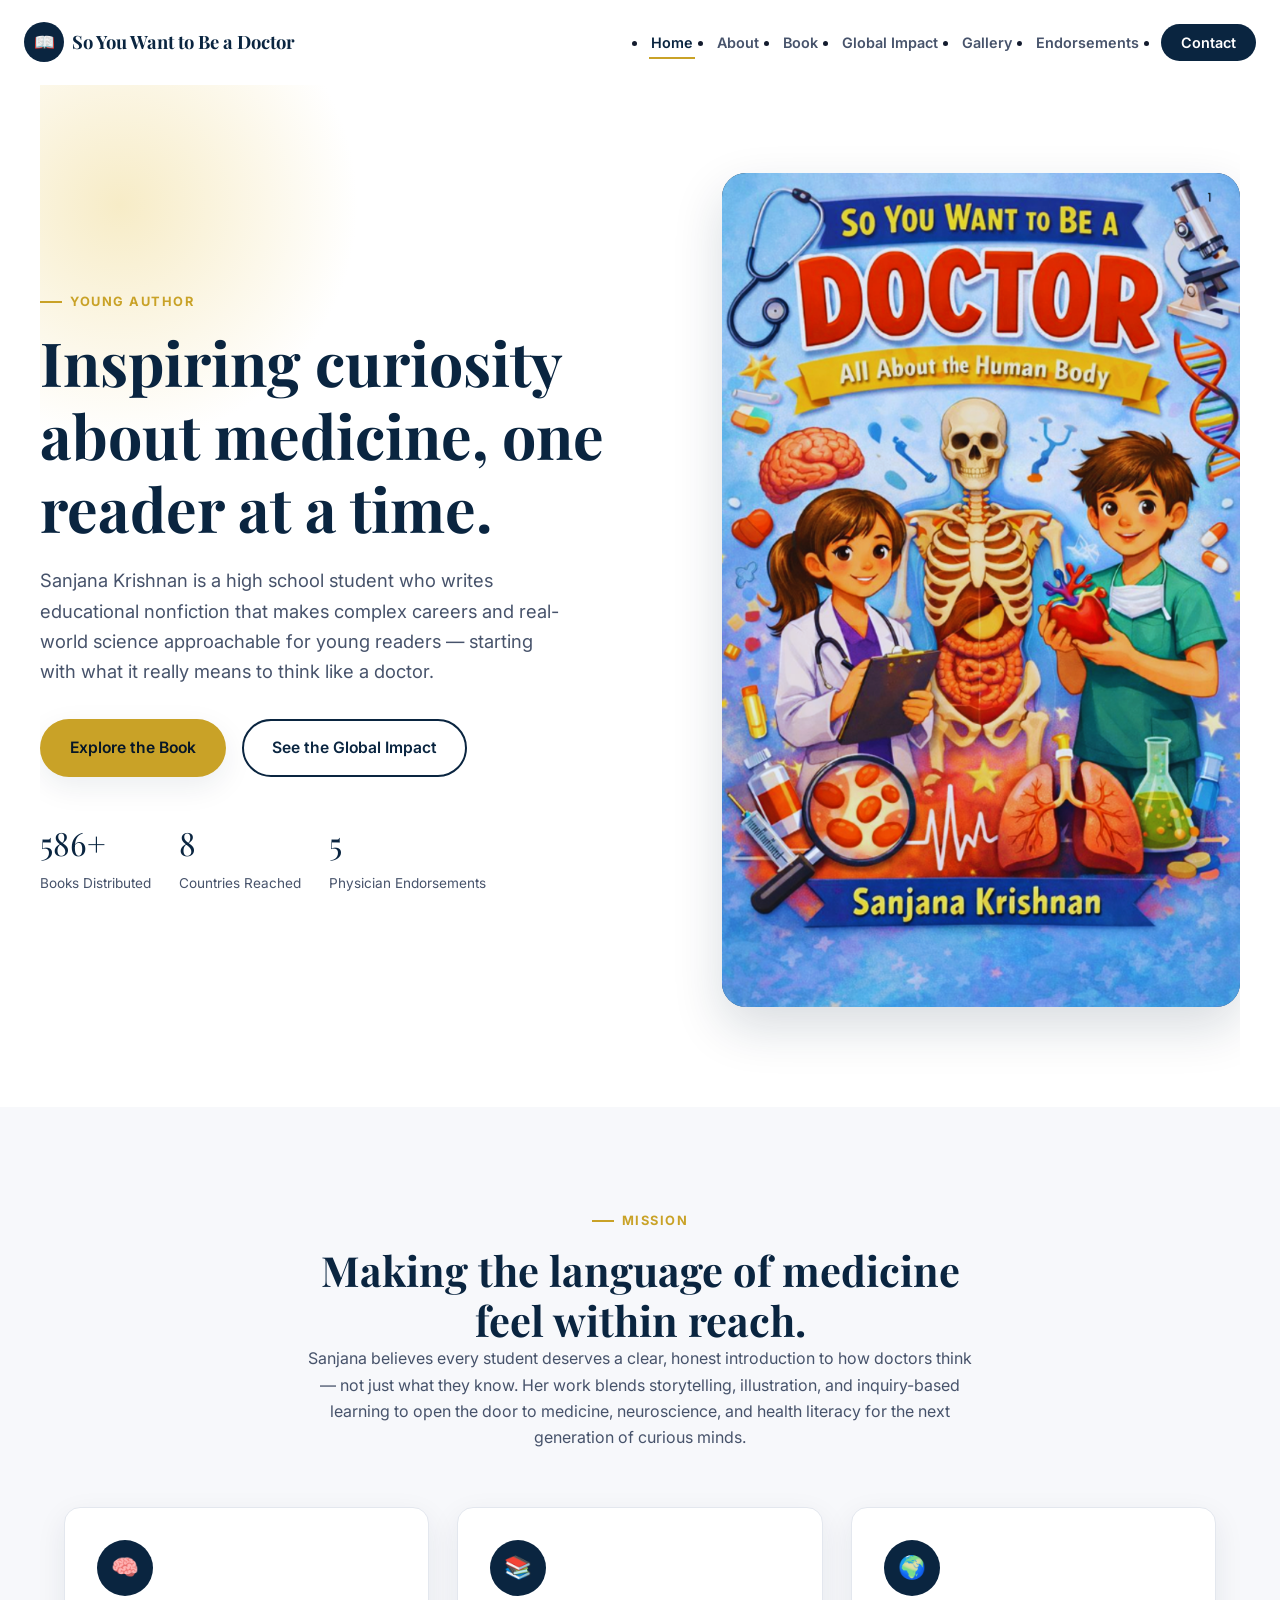
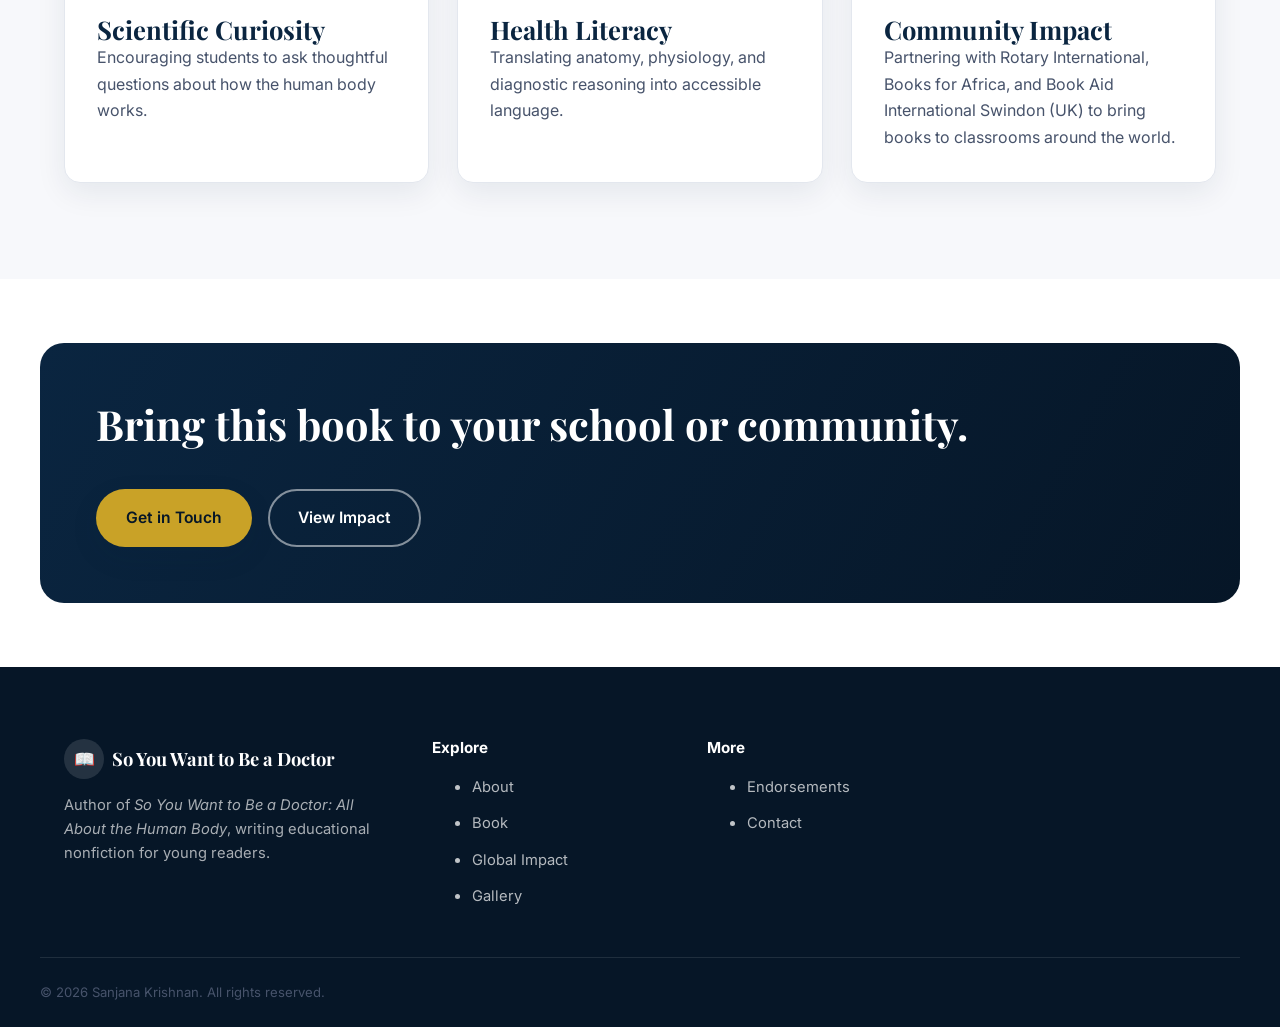
==== index.html @ ea050a43 "Remove WAAW Foundation references from all pages" ====
<!DOCTYPE html>
<html lang="en">
<head>
  <meta charset="UTF-8" />
  <meta name="viewport" content="width=device-width, initial-scale=1.0" />
  <title>Sanjana Krishnan | Student Author</title>
  <meta name="description" content="Sanjana Krishnan is a high school student and author with a passion for medicine, neuroscience, and neurobiology. Explore her book, So You Want to Be a Doctor, and its global literacy impact with Rotary International." />
  <meta name="keywords" content="young author, student author, children's educational books, STEM education, human body for kids, medical careers for students, health literacy, anatomy book for middle school, diagnostic thinking, youth literacy, community impact, Rotary International literacy" />
  <link rel="canonical" href="index.html" />

  <!-- Open Graph -->
  <meta property="og:type" content="website" />
  <meta property="og:title" content="Sanjana Krishnan | Student Author" />
  <meta property="og:description" content="A young educational author inspiring curiosity about medicine — one book, 586+ copies, and 8 countries at a time." />
  <meta property="og:image" content="assets/images/book/book_cover.png" />
  <meta property="og:url" content="index.html" />
  <meta name="twitter:card" content="summary_large_image" />

  <link rel="icon" type="image/svg+xml" href="assets/icons/favicon.svg" />
  <link rel="preconnect" href="https://fonts.googleapis.com" />
  <link rel="preconnect" href="https://fonts.gstatic.com" crossorigin />
  <link href="https://fonts.googleapis.com/css2?family=Playfair+Display:wght@600;700&amp;family=Inter:wght@400;500;600;700&amp;display=swap" rel="stylesheet" />
  <link rel="stylesheet" href="assets/css/style.css" />

  <script type="application/ld+json">
  {
    "@context": "https://schema.org",
    "@type": "Person",
    "name": "Sanjana Krishnan",
    "jobTitle": "Author",
    "url": "index.html",
    "sameAs": [],
    "knowsAbout": ["Medicine", "Neuroscience", "Neurobiology", "Health Literacy"]
  }
  </script>
</head>
<body>
  <a class="skip-link" href="#main-content">Skip to main content</a>

  <header class="site-header" id="site-header">
    <div class="container header-inner">
      <a href="index.html" class="logo">
        <span class="logo-mark">📖</span>
        <span class="logo-text">So You Want to Be a Doctor</span>
      </a>
      <nav class="main-nav" id="main-nav" aria-label="Primary">
        <ul>
          <li><a href="index.html">Home</a></li>
          <li><a href="about.html">About</a></li>
          <li><a href="book.html">Book</a></li>
          <li><a href="impact.html">Global Impact</a></li>
          <li><a href="gallery.html">Gallery</a></li>
          <li><a href="endorsements.html">Endorsements</a></li>
          <li><a href="contact.html" class="nav-cta">Contact</a></li>
        </ul>
      </nav>
      <button class="nav-toggle" id="nav-toggle" aria-expanded="false" aria-controls="main-nav" aria-label="Toggle navigation menu">
        <span></span><span></span><span></span>
      </button>
    </div>
  </header>

  <main id="main-content">
    <!-- Hero -->
    <section class="hero container">
      <div class="hero-copy reveal">
        <span class="eyebrow hero-eyebrow">Young Author</span>
        <h1>Inspiring curiosity about medicine, one reader at a time.</h1>
        <p class="hero-lead">
          Sanjana Krishnan is a high school student who writes educational nonfiction that
          makes complex careers and real-world science approachable for young readers — starting
          with what it really means to think like a doctor.
        </p>
        <div class="btn-row">
          <a href="book.html" class="btn btn-primary">Explore the Book</a>
          <a href="impact.html" class="btn btn-outline-navy">See the Global Impact</a>
        </div>
        <div class="hero-stats">
          <div>
            <span class="hero-stat-num"><span data-counter="586">0</span>+</span>
            <span class="hero-stat-label">Books Distributed</span>
          </div>
          <div>
            <span class="hero-stat-num"><span data-counter="8">0</span></span>
            <span class="hero-stat-label">Countries Reached</span>
          </div>
          <div>
            <span class="hero-stat-num"><span data-counter="5">0</span></span>
            <span class="hero-stat-label">Physician Endorsements</span>
          </div>
        </div>
      </div>
      <div class="hero-media reveal reveal-delay-1" style="aspect-ratio:1338/2152;">
        <img src="assets/images/book/book_cover.png" alt="Cover of So You Want to Be a Doctor: All About the Human Body, by Sanjana Krishnan" width="1338" height="2152" loading="eager" />
      </div>
    </section>

    <!-- Mission -->
    <section class="section-soft">
      <div class="container section-head reveal">
        <span class="eyebrow">Mission</span>
        <h2>Making the language of medicine feel within reach.</h2>
        <p>
          Sanjana believes every student deserves a clear, honest introduction to how doctors think —
          not just what they know. Her work blends storytelling, illustration, and inquiry-based
          learning to open the door to medicine, neuroscience, and health literacy for the next
          generation of curious minds.
        </p>
      </div>
      <div class="container grid grid-3">
        <div class="card reveal">
          <div class="icon-badge">🧠</div>
          <h3>Scientific Curiosity</h3>
          <p>Encouraging students to ask thoughtful questions about how the human body works.</p>
        </div>
        <div class="card reveal reveal-delay-1">
          <div class="icon-badge">📚</div>
          <h3>Health Literacy</h3>
          <p>Translating anatomy, physiology, and diagnostic reasoning into accessible language.</p>
        </div>
        <div class="card reveal reveal-delay-2">
          <div class="icon-badge">🌍</div>
          <h3>Community Impact</h3>
          <p>Partnering with Rotary International, Books for Africa, and Book Aid International Swindon (UK) to bring books to classrooms around the world.</p>
        </div>
      </div>
    </section>

    <!-- CTA -->
    <section class="section-tight">
      <div class="container cta-band reveal">
        <div>
          <h2>Bring this book to your school or community.</h2>

        </div>
        <div class="btn-row">
          <a href="contact.html" class="btn btn-primary">Get in Touch</a>
          <a href="impact.html" class="btn btn-outline">View Impact</a>
        </div>
      </div>
    </section>
  </main>

  <footer class="site-footer">
    <div class="container footer-grid">
      <div class="footer-brand">
        <a href="index.html" class="logo"><span class="logo-mark">📖</span><span class="logo-text">So You Want to Be a Doctor</span></a>
        <p>Author of <em>So You Want to Be a Doctor: All About the Human Body</em>, writing educational nonfiction for young readers.</p>
      </div>
      <div class="footer-links">
        <h3>Explore</h3>
        <ul>
          <li><a href="about.html">About</a></li>
          <li><a href="book.html">Book</a></li>
          <li><a href="impact.html">Global Impact</a></li>
          <li><a href="gallery.html">Gallery</a></li>
        </ul>
      </div>
      <div class="footer-links">
        <h3>More</h3>
        <ul>
          <li><a href="endorsements.html">Endorsements</a></li>
          <li><a href="contact.html">Contact</a></li>
        </ul>
      </div>
    </div>
    <div class="container footer-bottom">
      <p>&copy; <span id="year"></span> Sanjana Krishnan. All rights reserved.</p>

    </div>
  </footer>

  <script src="assets/js/main.js" defer></script>
</body>
</html>
---- assets/css/style.css ----
/* ==========================================================================
   Sanjana Krishnan — Author Website
   Design system: white base, deep navy + gold accents, soft shadows,
   rounded cards, generous whitespace. Inspired by Apple / TED / NatGeo Ed.
   ========================================================================== */

/* ---------- Design Tokens ---------- */
:root {
  /* Color */
  --color-white: #ffffff;
  --color-bg-soft: #f7f8fb;
  --color-bg-soft-alt: #eef1f6;
  --color-ink: #131b2e;
  --color-ink-soft: #47536b;
  --color-navy: #0a2540;
  --color-navy-light: #16406b;
  --color-navy-dark: #061627;
  --color-gold: #c9a227;
  --color-gold-light: #e6c65c;
  --color-gold-soft: #f7ecc7;
  --color-border: #e3e7ee;
  --color-success: #1f7a52;

  /* Typography */
  --font-display: "Playfair Display", Georgia, "Times New Roman", serif;
  --font-body: "Inter", -apple-system, BlinkMacSystemFont, "Segoe UI", Roboto, sans-serif;

  /* Layout */
  --max-width: 1200px;
  --radius-sm: 10px;
  --radius-md: 16px;
  --radius-lg: 24px;
  --shadow-soft: 0 10px 30px rgba(10, 37, 64, 0.08);
  --shadow-strong: 0 20px 50px rgba(10, 37, 64, 0.16);
  --transition-fast: 180ms ease;
  --transition-base: 320ms cubic-bezier(0.22, 1, 0.36, 1);
}

/* ---------- Reset ---------- */
*, *::before, *::after { box-sizing: border-box; }
html { scroll-behavior: smooth; }
body, h1, h2, h3, h4, p, ul, ol, figure, blockquote { margin: 0; }
h1, h2, h3, h4, p, blockquote { overflow-wrap: break-word; word-break: break-word; }
ul[class], ol[class] { padding: 0; list-style: none; }
img, picture, svg { max-width: 100%; display: block; }
a { color: inherit; text-decoration: none; }
button { font: inherit; cursor: pointer; }
input, textarea, select { font: inherit; }

@media (prefers-reduced-motion: reduce) {
  html { scroll-behavior: auto; }
  *, *::before, *::after {
    animation-duration: 0.001ms !important;
    animation-iteration-count: 1 !important;
    transition-duration: 0.001ms !important;
    scroll-behavior: auto !important;
  }
}

body {
  font-family: var(--font-body);
  color: var(--color-ink);
  background: var(--color-white);
  line-height: 1.65;
  -webkit-font-smoothing: antialiased;
}

h1, h2, h3, h4 {
  font-family: var(--font-display);
  color: var(--color-navy);
  line-height: 1.2;
  font-weight: 700;
}

h1 { font-size: clamp(2.4rem, 5vw, 3.8rem); }
h2 { font-size: clamp(1.9rem, 3.4vw, 2.6rem); }
h3 { font-size: clamp(1.3rem, 2.2vw, 1.6rem); }

p { color: var(--color-ink-soft); }

.container {
  width: 100%;
  max-width: var(--max-width);
  margin: 0 auto;
  padding: 0 24px;
  box-sizing: border-box;
}
@media (max-width: 600px) {
  .container { padding: 0 28px; }
  html, body { overflow-x: hidden; }
  section { padding: 64px 0; }
  .section-tight { padding: 48px 0; }
}

section { padding: 96px 0; }
.section-tight { padding: 64px 0; }
.section-soft { background: var(--color-bg-soft); }
.section-navy { background: var(--color-navy); color: var(--color-white); }
.section-navy h2, .section-navy h3 { color: var(--color-white); }
.section-navy p { color: rgba(255,255,255,0.78); }

.eyebrow {
  display: inline-flex;
  align-items: center;
  gap: 8px;
  font-size: 0.8rem;
  font-weight: 700;
  letter-spacing: 0.12em;
  text-transform: uppercase;
  color: var(--color-gold);
  margin-bottom: 14px;
}
.eyebrow::before {
  content: "";
  width: 22px;
  height: 2px;
  background: var(--color-gold);
  display: inline-block;
}

.section-head {
  max-width: 720px;
  margin: 0 auto 56px;
  text-align: center;
}
.section-head.align-left { margin: 0 0 48px; text-align: left; }

/* Skip link */
.skip-link {
  position: absolute;
  left: -9999px;
  top: 0;
  background: var(--color-navy);
  color: #fff;
  padding: 10px 18px;
  border-radius: 0 0 8px 0;
  z-index: 200;
}
.skip-link:focus { left: 0; }

:focus-visible {
  outline: 3px solid var(--color-gold);
  outline-offset: 2px;
}

/* ---------- Buttons ---------- */
.btn {
  display: inline-flex;
  align-items: center;
  justify-content: center;
  gap: 8px;
  padding: 14px 28px;
  border-radius: 999px;
  font-weight: 600;
  font-size: 0.98rem;
  border: 2px solid transparent;
  transition: transform var(--transition-fast), box-shadow var(--transition-fast), background var(--transition-fast), color var(--transition-fast);
  white-space: nowrap;
}
.btn:hover { transform: translateY(-2px); }
.btn-primary { background: var(--color-gold); color: var(--color-navy-dark); box-shadow: var(--shadow-soft); }
.btn-primary:hover { background: var(--color-gold-light); box-shadow: var(--shadow-strong); }
.btn-navy { background: var(--color-navy); color: #fff; box-shadow: var(--shadow-soft); }
.btn-navy:hover { background: var(--color-navy-light); box-shadow: var(--shadow-strong); }
.btn-outline { border-color: rgba(255,255,255,0.5); color: inherit; }
.btn-outline:hover { border-color: var(--color-gold); background: rgba(255,255,255,0.06); }
.btn-outline-navy { border-color: var(--color-navy); color: var(--color-navy); }
.btn-outline-navy:hover { background: var(--color-navy); color: #fff; }
.btn-disabled, .btn[aria-disabled="true"] {
  opacity: 0.55;
  cursor: not-allowed;
  pointer-events: none;
}
.btn-row { display: flex; flex-wrap: wrap; gap: 16px; }

/* ---------- Header / Nav ---------- */
.site-header {
  position: sticky;
  top: 0;
  z-index: 100;
  background: rgba(255, 255, 255, 0.92);
  backdrop-filter: saturate(180%) blur(14px);
  border-bottom: 1px solid transparent;
  transition: box-shadow var(--transition-base), border-color var(--transition-base);
}
.site-header.is-scrolled {
  box-shadow: 0 4px 24px rgba(10, 37, 64, 0.08);
  border-bottom-color: var(--color-border);
}
.header-inner {
  display: flex;
  align-items: center;
  justify-content: space-between;
  height: 84px;
  max-width: 1320px;
}
.logo {
  display: inline-flex;
  align-items: center;
  gap: 8px;
  font-weight: 700;
  min-width: 0;
}
.logo-mark {
  width: 40px;
  height: 40px;
  border-radius: 50%;
  background: var(--color-navy);
  color: var(--color-gold-light);
  display: inline-flex;
  align-items: center;
  justify-content: center;
  font-family: var(--font-display);
  font-size: 1.05rem;
  flex-shrink: 0;
}
.logo-text {
  font-family: var(--font-display);
  font-size: 1.15rem;
  color: var(--color-navy);
  white-space: nowrap;
}

@media (max-width: 480px) {
  .logo-text { max-width: 150px; overflow: hidden; text-overflow: ellipsis; font-size: 0.98rem; }
}

.main-nav ul { display: flex; align-items: center; gap: 20px; }
.main-nav a {
  font-size: 0.9rem;
  font-weight: 600;
  color: var(--color-ink-soft);
  padding: 8px 2px;
  position: relative;
  transition: color var(--transition-fast);
}
.main-nav a::after {
  content: "";
  position: absolute;
  left: 0; bottom: 0;
  width: 0; height: 2px;
  background: var(--color-gold);
  transition: width var(--transition-fast);
}
.main-nav a:hover, .main-nav a[aria-current="page"] { color: var(--color-navy); }
.main-nav a:hover::after, .main-nav a[aria-current="page"]::after { width: 100%; }
.main-nav a.nav-cta {
  background: var(--color-navy);
  color: #fff;
  padding: 10px 20px;
  border-radius: 999px;
}
.main-nav a.nav-cta::after { display: none; }
.main-nav a.nav-cta:hover { background: var(--color-navy-light); }

.nav-toggle {
  display: none;
  flex-direction: column;
  justify-content: center;
  gap: 5px;
  width: 44px;
  height: 44px;
  background: transparent;
  border: none;
  border-radius: 10px;
}
.nav-toggle span {
  width: 24px;
  height: 2px;
  background: var(--color-navy);
  margin: 0 auto;
  transition: transform var(--transition-fast), opacity var(--transition-fast);
}
.nav-toggle[aria-expanded="true"] span:nth-child(1) { transform: translateY(7px) rotate(45deg); }
.nav-toggle[aria-expanded="true"] span:nth-child(2) { opacity: 0; }
.nav-toggle[aria-expanded="true"] span:nth-child(3) { transform: translateY(-7px) rotate(-45deg); }

@media (max-width: 1200px) {
  .nav-toggle { display: flex; }
  .main-nav {
    position: fixed;
    top: 84px;
    left: 0;
    right: 0;
    height: calc(100vh - 84px);
    height: calc(100dvh - 84px);
    background: var(--color-white);
    transform: translateX(100%);
    transition: transform var(--transition-base);
    overflow-y: auto;
    z-index: 100;
    box-shadow: -4px 0 24px rgba(10, 37, 64, 0.12);
  }
  .main-nav.is-open { transform: translateX(0); }
  .main-nav ul { flex-direction: column; align-items: flex-start; gap: 6px; padding: 24px; }
  .main-nav a { display: block; width: 100%; padding: 14px 8px; font-size: 1.05rem; }
  .main-nav a.nav-cta { text-align: center; margin-top: 10px; }
}

/* ---------- Hero ---------- */
.hero {
  position: relative;
  display: grid;
  grid-template-columns: 1.1fr 0.9fr;
  align-items: center;
  gap: 48px;
  padding: 88px 0 100px;
  overflow: hidden;
}
.hero::before {
  content: "";
  position: absolute;
  top: -120px; left: -160px;
  width: 480px; height: 480px;
  border-radius: 50%;
  background: radial-gradient(circle, var(--color-gold-soft), transparent 70%);
  z-index: -1;
}
.hero-eyebrow { color: var(--color-gold); }
.hero h1 { margin-bottom: 20px; }
.hero-lead { font-size: 1.15rem; max-width: 520px; margin-bottom: 32px; }
.hero-media {
  position: relative;
  border-radius: var(--radius-lg);
  overflow: hidden;
  box-shadow: var(--shadow-strong);
  aspect-ratio: 4 / 5;
  background: linear-gradient(160deg, var(--color-navy), var(--color-navy-light));
}
.hero-media img { width: 100%; height: 100%; object-fit: cover; }
.hero-stats {
  display: flex;
  gap: 28px;
  margin-top: 40px;
  flex-wrap: wrap;
}
.hero-stat-num {
  font-family: var(--font-display);
  font-size: 2rem;
  color: var(--color-navy);
  display: block;
}
.hero-stat-label { font-size: 0.85rem; color: var(--color-ink-soft); }

.page-hero {
  padding: 72px 0 64px;
  background: linear-gradient(180deg, var(--color-bg-soft), var(--color-white));
  text-align: center;
}
.page-hero .eyebrow { justify-content: center; }
.page-hero p { max-width: 640px; margin: 18px auto 0; font-size: 1.08rem; }

@media (max-width: 900px) {
  .hero { grid-template-columns: 1fr; padding-top: 48px; }
  .hero-media { order: -1; max-width: 420px; margin: 0 auto; }
}

/* ---------- Cards / Grids ---------- */
.grid { display: grid; gap: 28px; }
.grid-2 { grid-template-columns: repeat(2, 1fr); }
.grid-3 { grid-template-columns: repeat(3, 1fr); }
.grid-4 { grid-template-columns: repeat(4, 1fr); }
@media (max-width: 900px) { .grid-3, .grid-4 { grid-template-columns: repeat(2, 1fr); } }
@media (max-width: 600px) { .grid-2, .grid-3, .grid-4 { grid-template-columns: 1fr; } }

.card {
  background: var(--color-white);
  border: 1px solid var(--color-border);
  border-radius: var(--radius-md);
  padding: 32px;
  box-shadow: var(--shadow-soft);
  transition: transform var(--transition-base), box-shadow var(--transition-base);
}
.card:hover { transform: translateY(-6px); box-shadow: var(--shadow-strong); }

.stat-card {
  text-align: center;
  padding: 36px 24px;
  background: var(--color-white);
  border-radius: var(--radius-md);
  border: 1px solid var(--color-border);
  box-shadow: var(--shadow-soft);
}
.stat-num {
  font-family: var(--font-display);
  font-size: clamp(2.2rem, 4vw, 3rem);
  color: var(--color-navy);
  display: block;
}
.stat-num::after { content: attr(data-suffix); color: var(--color-gold); }
.stat-label {
  margin-top: 6px;
  font-size: 0.92rem;
  color: var(--color-ink-soft);
  font-weight: 600;
}

.icon-badge {
  width: 56px;
  height: 56px;
  border-radius: 50%;
  background: var(--color-navy);
  color: var(--color-gold-light);
  display: inline-flex;
  align-items: center;
  justify-content: center;
  font-size: 1.4rem;
  margin-bottom: 18px;
}

/* ---------- Testimonials ---------- */
.testimonial-card {
  background: var(--color-white);
  border: 1px solid var(--color-border);
  border-radius: var(--radius-md);
  padding: 32px;
  box-shadow: var(--shadow-soft);
  position: relative;
  display: flex;
  flex-direction: column;
  gap: 18px;
}
.testimonial-quote-mark {
  font-family: var(--font-display);
  font-size: 3rem;
  color: #d4b44a;
  line-height: 1;
}
.testimonial-card blockquote {
  color: var(--color-ink);
  font-size: 1.02rem;
  font-style: italic;
}
.testimonial-card blockquote::after {
  content: "\201D";
  font-family: var(--font-display);
  font-size: 3rem;
  color: #d4b44a;
  line-height: 0;
  vertical-align: -0.4em;
  margin-left: 4px;
}
.testimonial-attribution { display: flex; align-items: center; gap: 14px; margin-top: auto; }
.testimonial-avatar {
  width: 48px; height: 48px;
  border-radius: 50%;
  background: var(--color-bg-soft-alt);
  display: flex; align-items: center; justify-content: center;
  color: var(--color-navy);
  font-weight: 700;
  font-family: var(--font-display);
  flex-shrink: 0;
}
.testimonial-name { font-weight: 700; color: var(--color-navy); }
.testimonial-role { font-size: 0.85rem; color: var(--color-ink-soft); }
@media (max-width: 600px) {
  .testimonial-card { padding: 22px; }
  .testimonial-quote-mark { font-size: 2.2rem; }
  .testimonial-card blockquote { font-size: 0.95rem; }
  .testimonial-role { font-size: 0.8rem; }
  .grid-1-mobile { grid-template-columns: 1fr !important; }
}

/* ---------- Timeline ---------- */
.timeline { position: relative; padding-left: 32px; }
.timeline::before {
  content: "";
  position: absolute;
  left: 6px; top: 4px; bottom: 4px;
  width: 2px;
  background: var(--color-border);
}
.timeline-item { position: relative; padding-bottom: 40px; }
.timeline-item:last-child { padding-bottom: 0; }
.timeline-item::before {
  content: "";
  position: absolute;
  left: -32px; top: 4px;
  width: 14px; height: 14px;
  border-radius: 50%;
  background: var(--color-gold);
  border: 3px solid var(--color-white);
  box-shadow: 0 0 0 2px var(--color-gold);
}
.timeline-year {
  display: inline-block;
  font-weight: 700;
  color: var(--color-navy);
  background: var(--color-gold-soft);
  padding: 3px 12px;
  border-radius: 999px;
  font-size: 0.8rem;
  margin-bottom: 8px;
}

/* ---------- Country Cards (Impact) ---------- */
.country-flag-lg { font-size: 2rem; display: block; margin-bottom: 10px; }
.country-sub { font-size: 0.78rem; color: var(--color-ink-soft); margin-top: 8px; }

/* ---------- World Map (Impact) ---------- */
.world-map-wrap {
  background: var(--color-bg-soft);
  border-radius: var(--radius-lg);
  padding: 24px;
  margin: 0 auto 40px;
  max-width: 960px;
  box-shadow: var(--shadow-soft);
}
.world-map-obj {
  width: 100%;
  height: auto;
  display: block;
  border-radius: var(--radius-md);
  overflow: hidden;
}
.map-legend {
  display: flex;
  justify-content: center;
  gap: 24px;
  margin-top: 14px;
  font-size: 0.82rem;
  font-weight: 600;
  color: var(--color-ink-soft);
}
.legend-item {
  display: inline-flex;
  align-items: center;
  gap: 6px;
}
.legend-swatch {
  width: 14px;
  height: 14px;
  border-radius: 3px;
  border: 1px solid var(--color-border);
  display: inline-block;
}
.legend-highlighted { background: var(--color-gold); }
.legend-default { background: #d4dbe8; }

/* ---------- Gallery ---------- */
.gallery-grid { display: grid; grid-template-columns: repeat(3, 1fr); gap: 20px; }
@media (max-width: 900px) { .gallery-grid { grid-template-columns: repeat(2, 1fr); } }
@media (max-width: 560px) { .gallery-grid { grid-template-columns: 1fr; } }

.gallery-item {
  position: relative;
  border-radius: var(--radius-md);
  overflow: hidden;
  aspect-ratio: 4 / 3;
  background: linear-gradient(150deg, var(--color-bg-soft-alt), var(--color-border));
  cursor: pointer;
  border: none;
  padding: 0;
  display: block;
  width: 100%;
}
.gallery-item img {
  width: 100%; height: 100%; object-fit: cover;
  transition: transform var(--transition-base);
}
.gallery-item video {
  width: 100%; height: 100%; object-fit: cover;
  pointer-events: none;
  transition: transform var(--transition-base);
}
.gallery-item:hover img,
.gallery-item:hover video { transform: scale(1.06); }
.gallery-item .video-badge {
  position: absolute;
  top: 12px; right: 12px;
  width: 32px; height: 32px;
  border-radius: 50%;
  background: rgba(10, 37, 64, 0.72);
  color: #fff;
  display: flex; align-items: center; justify-content: center;
  font-size: 0.9rem;
  z-index: 2;
}
.gallery-placeholder {
  position: absolute; inset: 0;
  display: flex; flex-direction: column; align-items: center; justify-content: center;
  color: var(--color-navy);
  gap: 8px;
  text-align: center;
  padding: 16px;
}
.gallery-placeholder .icon { font-size: 1.8rem; }
.gallery-caption {
  position: absolute; left: 0; right: 0; bottom: 0;
  padding: 14px 16px;
  background: linear-gradient(180deg, transparent, rgba(10,37,64,0.82));
  color: #fff;
  font-size: 0.85rem;
  font-weight: 600;
  text-align: left;
  opacity: 0;
  transform: translateY(8px);
  transition: opacity var(--transition-fast), transform var(--transition-fast);
}
.gallery-item:hover .gallery-caption,
.gallery-item:focus-visible .gallery-caption { opacity: 1; transform: translateY(0); }

.lightbox {
  position: fixed; inset: 0;
  background: rgba(6, 22, 39, 0.88);
  display: none;
  align-items: center;
  justify-content: center;
  z-index: 200;
  padding: 24px;
}
.lightbox.is-open { display: flex; }
.lightbox-content {
  background: var(--color-white);
  border-radius: var(--radius-md);
  max-width: 620px;
  width: 100%;
  padding: 32px;
  text-align: center;
  position: relative;
}
.lightbox-close {
  position: absolute; top: 14px; right: 14px;
  width: 40px; height: 40px;
  border-radius: 50%;
  background: var(--color-bg-soft);
  border: none;
  font-size: 1.2rem;
  color: var(--color-navy);
}
.lightbox-visual {
  aspect-ratio: 4/3;
  background: var(--color-bg-soft-alt);
  border-radius: var(--radius-sm);
  display: flex; align-items: center; justify-content: center;
  font-size: 2.2rem;
  color: var(--color-navy);
  margin-bottom: 18px;
  overflow: hidden;
}
.lightbox-visual.lightbox-visual-media { aspect-ratio: auto; background: var(--color-navy-dark); }
.lightbox-visual-media img,
.lightbox-visual-media video {
  width: 100%;
  max-height: 70vh;
  object-fit: contain;
}

/* ---------- CTA Band ---------- */
.cta-band {
  background: linear-gradient(120deg, var(--color-navy), var(--color-navy-dark));
  border-radius: var(--radius-lg);
  padding: 56px;
  color: #fff;
  display: flex;
  align-items: center;
  justify-content: space-between;
  gap: 32px;
  flex-wrap: wrap;
}
.cta-band h2 { color: #fff; margin-bottom: 8px; }
.cta-band p { color: rgba(255,255,255,0.78); margin: 0; }

/* ---------- Forms ---------- */
.form-grid { display: grid; gap: 20px; }
.form-row { display: grid; grid-template-columns: 1fr 1fr; gap: 20px; }
@media (max-width: 640px) { .form-row { grid-template-columns: 1fr; } }
.field label {
  display: block;
  font-weight: 600;
  font-size: 0.9rem;
  color: var(--color-navy);
  margin-bottom: 6px;
}
.field input, .field textarea, .field select {
  width: 100%;
  padding: 14px 16px;
  border: 1.5px solid var(--color-border);
  border-radius: var(--radius-sm);
  background: var(--color-bg-soft);
  transition: border-color var(--transition-fast), background var(--transition-fast);
}
.field input:focus, .field textarea:focus, .field select:focus {
  border-color: var(--color-gold);
  background: var(--color-white);
  outline: none;
}
.field input[type="file"] {
  padding: 10px 16px;
  cursor: pointer;
}
.field input[type="file"]::file-selector-button {
  padding: 8px 16px;
  margin-right: 12px;
  border: none;
  border-radius: 999px;
  background: var(--color-navy);
  color: #fff;
  font-weight: 600;
  font-size: 0.85rem;
  cursor: pointer;
  transition: background var(--transition-fast);
}
.field input[type="file"]::file-selector-button:hover { background: var(--color-navy-light); }
.field-hint { font-size: 0.78rem; color: var(--color-ink-soft); margin-top: 4px; }
.form-status {
  padding: 14px 18px;
  border-radius: var(--radius-sm);
  font-weight: 600;
  display: none;
}
.form-status.is-success { display: block; background: #e6f4ec; color: var(--color-success); }
.form-status.is-error { display: block; background: #fbe9e9; color: #a92323; }

/* ---------- Footer ---------- */
.site-footer { background: var(--color-navy-dark); color: rgba(255,255,255,0.75); padding-top: 72px; }
.footer-grid {
  display: grid;
  grid-template-columns: 1.4fr 1fr 1fr 1fr;
  gap: 40px;
  padding-bottom: 48px;
  border-bottom: 1px solid rgba(255,255,255,0.1);
}
.footer-brand p { color: rgba(255,255,255,0.65); margin-top: 14px; font-size: 0.92rem; }
.footer-brand .logo-text, .footer-brand .logo-mark { color: #fff; }
.footer-brand .logo-mark { background: rgba(255,255,255,0.12); }
.site-footer h3 { color: #fff; font-family: var(--font-body); font-size: 0.95rem; margin-bottom: 16px; }
.site-footer ul { display: flex; flex-direction: column; gap: 10px; }
.site-footer a { color: rgba(255,255,255,0.7); font-size: 0.92rem; transition: color var(--transition-fast); }
.site-footer a:hover { color: var(--color-gold-light); }
.footer-bottom {
  padding: 24px 0;
  display: flex;
  justify-content: space-between;
  flex-wrap: wrap;
  gap: 12px;
  font-size: 0.82rem;
}
@media (max-width: 900px) {
  .footer-grid { grid-template-columns: 1fr 1fr; }
}
@media (max-width: 560px) {
  .footer-grid { grid-template-columns: 1fr; }
  .cta-band { flex-direction: column; text-align: center; }
}

/* ---------- Scroll reveal ---------- */
.reveal {
  opacity: 0;
  transform: translateY(24px);
  transition: opacity 0.7s ease, transform 0.7s ease;
}
.reveal.is-visible { opacity: 1; transform: translateY(0); }
.reveal-delay-1 { transition-delay: 0.08s; }
.reveal-delay-2 { transition-delay: 0.16s; }
.reveal-delay-3 { transition-delay: 0.24s; }
.reveal-delay-4 { transition-delay: 0.32s; }

/* ---------- Utilities ---------- */
.text-center { text-align: center; }
.mt-0 { margin-top: 0 !important; }
.badge {
  display: inline-flex;
  align-items: center;
  gap: 6px;
  background: var(--color-gold-soft);
  color: var(--color-navy);
  font-size: 0.78rem;
  font-weight: 700;
  padding: 5px 12px;
  border-radius: 999px;
}
.badge-navy { background: var(--color-navy); color: #fff; }
.divider { height: 1px; background: var(--color-border); margin: 48px 0; }
.book-cover-frame {
  border-radius: var(--radius-lg);
  overflow: hidden;
  box-shadow: var(--shadow-strong);
  max-width: 360px;
  margin: 0 auto;
}
.book-cover-frame img {
  width: 100%;
  height: auto;
  display: block;
}
.placeholder-note {
  font-size: 0.78rem;
  color: var(--color-ink-soft);
  background: var(--color-bg-soft-alt);
  border: 1px dashed var(--color-border);
  border-radius: var(--radius-sm);
  padding: 10px 14px;
  margin-top: 10px;
}

/* ---------- Table of Contents ---------- */
.toc-scroll {
  max-height: 420px;
  overflow-y: auto;
  margin-top: 16px;
  padding-right: 10px;
}
.toc-list { display: flex; flex-direction: column; }
.toc-item {
  display: flex;
  align-items: baseline;
  gap: 8px;
  padding: 6px 0;
  font-size: 0.92rem;
}
.toc-title {
  flex: 1 1 auto;
  color: var(--color-ink-soft);
  border-bottom: 1px dotted var(--color-border);
  overflow: hidden;
  line-height: 1.3;
}
.toc-page {
  flex-shrink: 0;
  font-weight: 600;
  color: var(--color-navy);
  min-width: 2ch;
  text-align: right;
}
.toc-item.toc-sub { padding-left: 18px; }
.toc-item.toc-sub .toc-title { font-size: 0.88rem; }
.toc-item.toc-sub2 { padding-left: 34px; }
.toc-item.toc-sub2 .toc-title { font-size: 0.85rem; }
.toc-section-label {
  font-size: 0.78rem;
  font-weight: 700;
  text-transform: uppercase;
  letter-spacing: 0.08em;
  color: var(--color-navy);
  background: var(--color-accent);
  display: inline-block;
  padding: 3px 10px;
  border-radius: 3px;
  margin: 10px 0 4px 18px;
  list-style: none;
}
.toc-more {
  list-style: none;
  padding-left: 22px;
  margin: 4px 0;
}
.toc-more::before {
  display: none;
}
.toc-more {
  display: inline-block;
  font-size: 0.78rem;
  font-weight: 600;
  color: var(--color-navy);
  background: rgba(26, 54, 93, 0.08);
  border: 1px dashed rgba(26, 54, 93, 0.25);
  border-radius: 20px;
  padding: 4px 14px;
  margin-left: 18px;
}
.toc-gap {
  text-align: center;
  font-size: 0.95rem;
  font-weight: 600;
  font-style: italic;
  color: var(--color-navy);
  background: var(--color-bg-soft-alt);
  border-radius: var(--radius-sm);
  padding: 12px 16px;
  margin: 10px 0;
  letter-spacing: 0.02em;
}

/* Chapter structure pattern card */
.chapter-pattern {
  display: grid;
  grid-template-columns: repeat(4, 1fr);
  gap: 16px;
  margin-top: 20px;
}
.chapter-pattern .pattern-step {
  text-align: center;
  padding: 20px 12px;
  background: var(--color-bg-soft-alt);
  border-radius: var(--radius-sm);
  position: relative;
}
.chapter-pattern .pattern-step:not(:last-child)::after {
  content: '→';
  position: absolute;
  right: -14px;
  top: 50%;
  transform: translateY(-50%);
  font-size: 1.2rem;
  color: var(--color-ink-soft);
}
.pattern-step .pattern-icon {
  font-size: 1.6rem;
  margin-bottom: 8px;
}
.pattern-step .pattern-label {
  font-size: 0.82rem;
  font-weight: 700;
  text-transform: uppercase;
  letter-spacing: 0.04em;
  color: var(--color-navy);
}
.pattern-step .pattern-desc {
  font-size: 0.78rem;
  color: var(--color-ink-soft);
  margin-top: 4px;
}

/* Body systems grid */
.systems-grid {
  display: grid;
  grid-template-columns: repeat(3, 1fr);
  gap: 12px;
  margin-top: 20px;
}
.system-chip {
  display: flex;
  align-items: center;
  gap: 8px;
  padding: 10px 14px;
  background: var(--color-bg-soft-alt);
  border-radius: var(--radius-sm);
  font-size: 0.88rem;
  font-weight: 500;
  color: var(--color-ink);
}
.system-chip .system-icon {
  font-size: 1.1rem;
  flex-shrink: 0;
}

@media (max-width: 768px) {
  .chapter-pattern {
    grid-template-columns: repeat(2, 1fr);
    gap: 10px;
  }
  .chapter-pattern .pattern-step:not(:last-child)::after {
    display: none;
  }
  .systems-grid {
    grid-template-columns: repeat(2, 1fr);
    gap: 8px;
  }
}
@media (max-width: 480px) {
  .systems-grid {
    grid-template-columns: 1fr;
  }
}
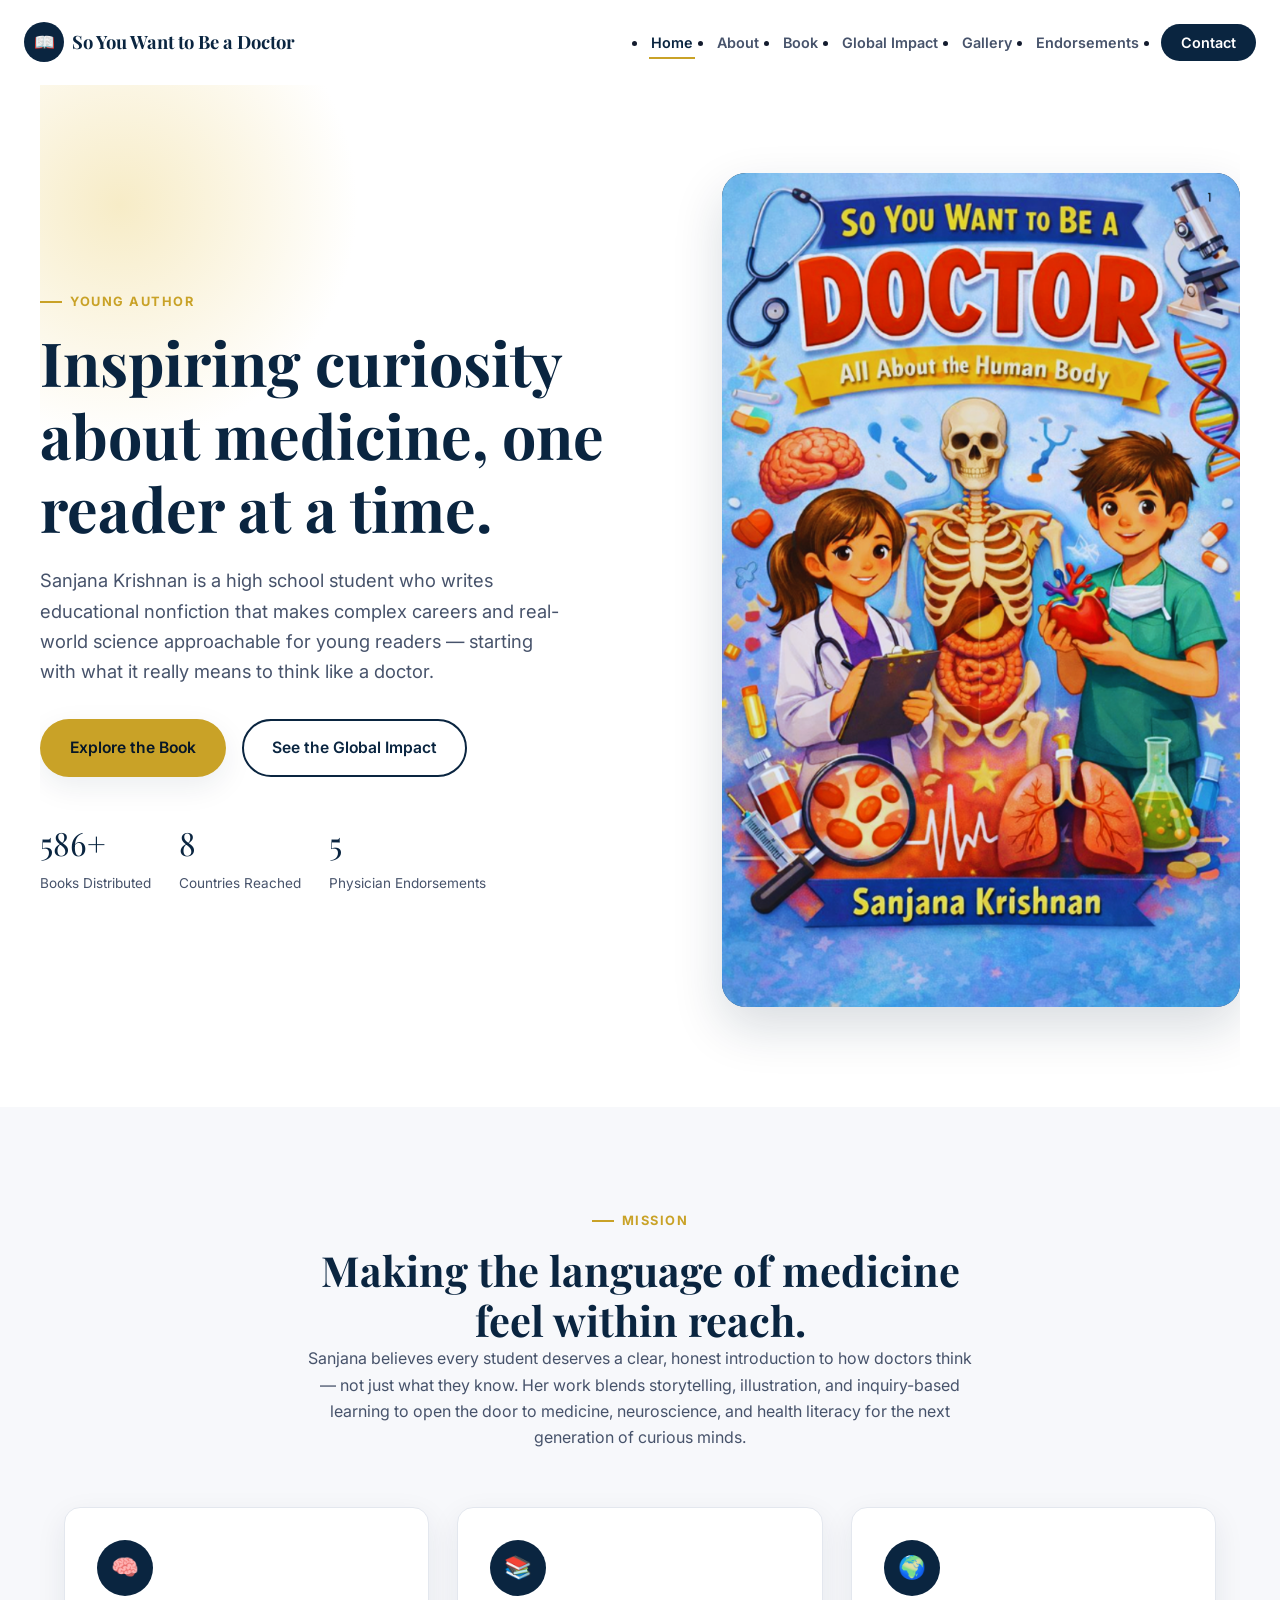
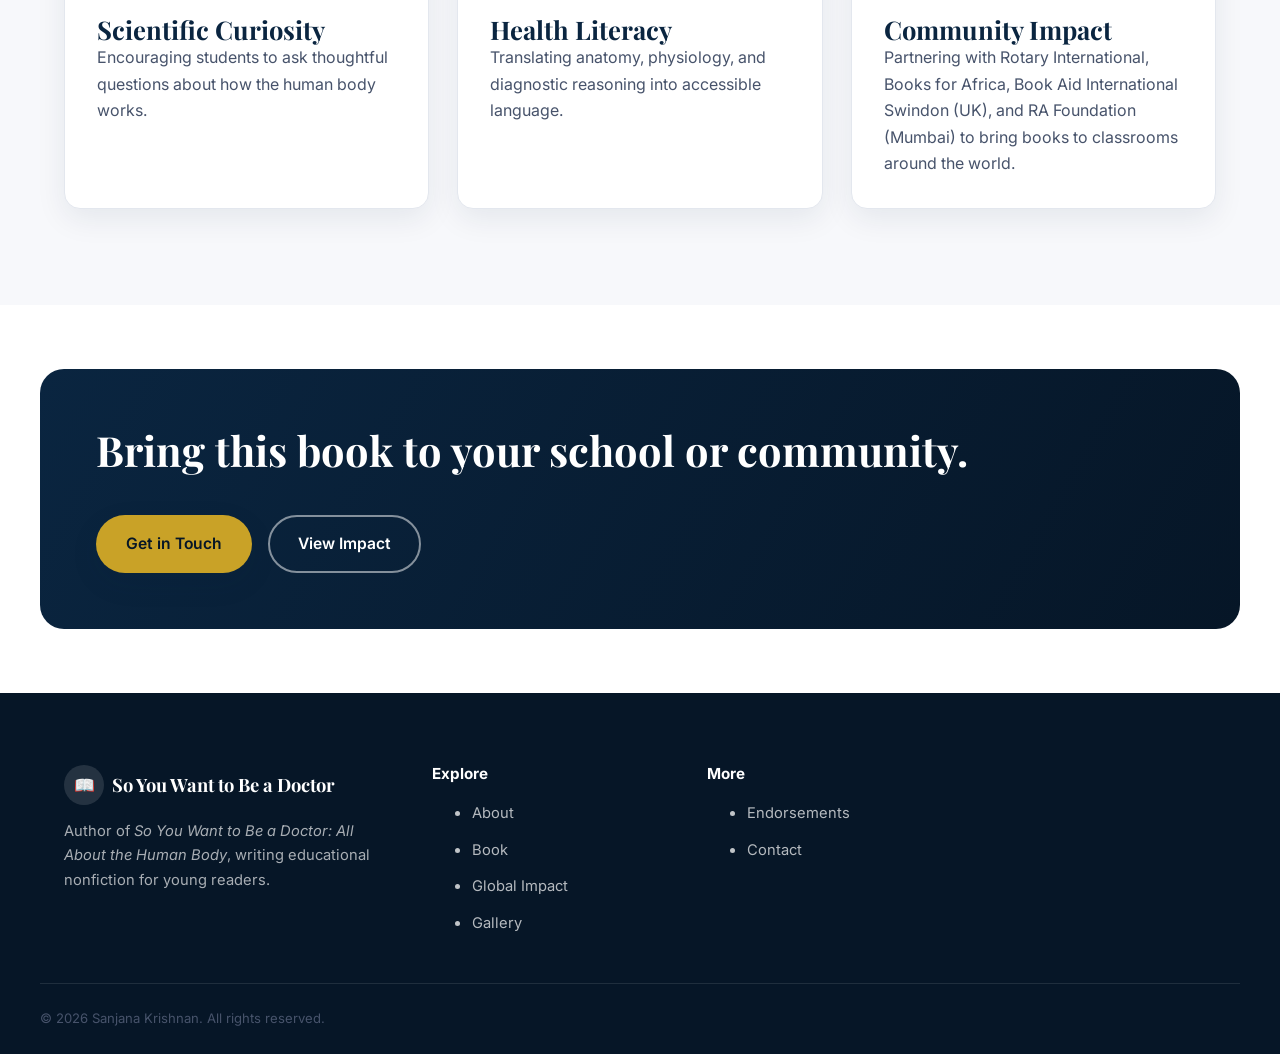
==== commit d7c9bd7d: "Add RA Foundation (Mumbai) to partner text and logo row" ====
--- a/index.html
+++ b/index.html
@@ -121,7 +121,7 @@
         <div class="card reveal reveal-delay-2">
           <div class="icon-badge">🌍</div>
           <h3>Community Impact</h3>
-          <p>Partnering with Rotary International, Books for Africa, and Book Aid International Swindon (UK) to bring books to classrooms around the world.</p>
+          <p>Partnering with Rotary International, Books for Africa, Book Aid International Swindon (UK), and RA Foundation (Mumbai) to bring books to classrooms around the world.</p>
         </div>
       </div>
     </section>
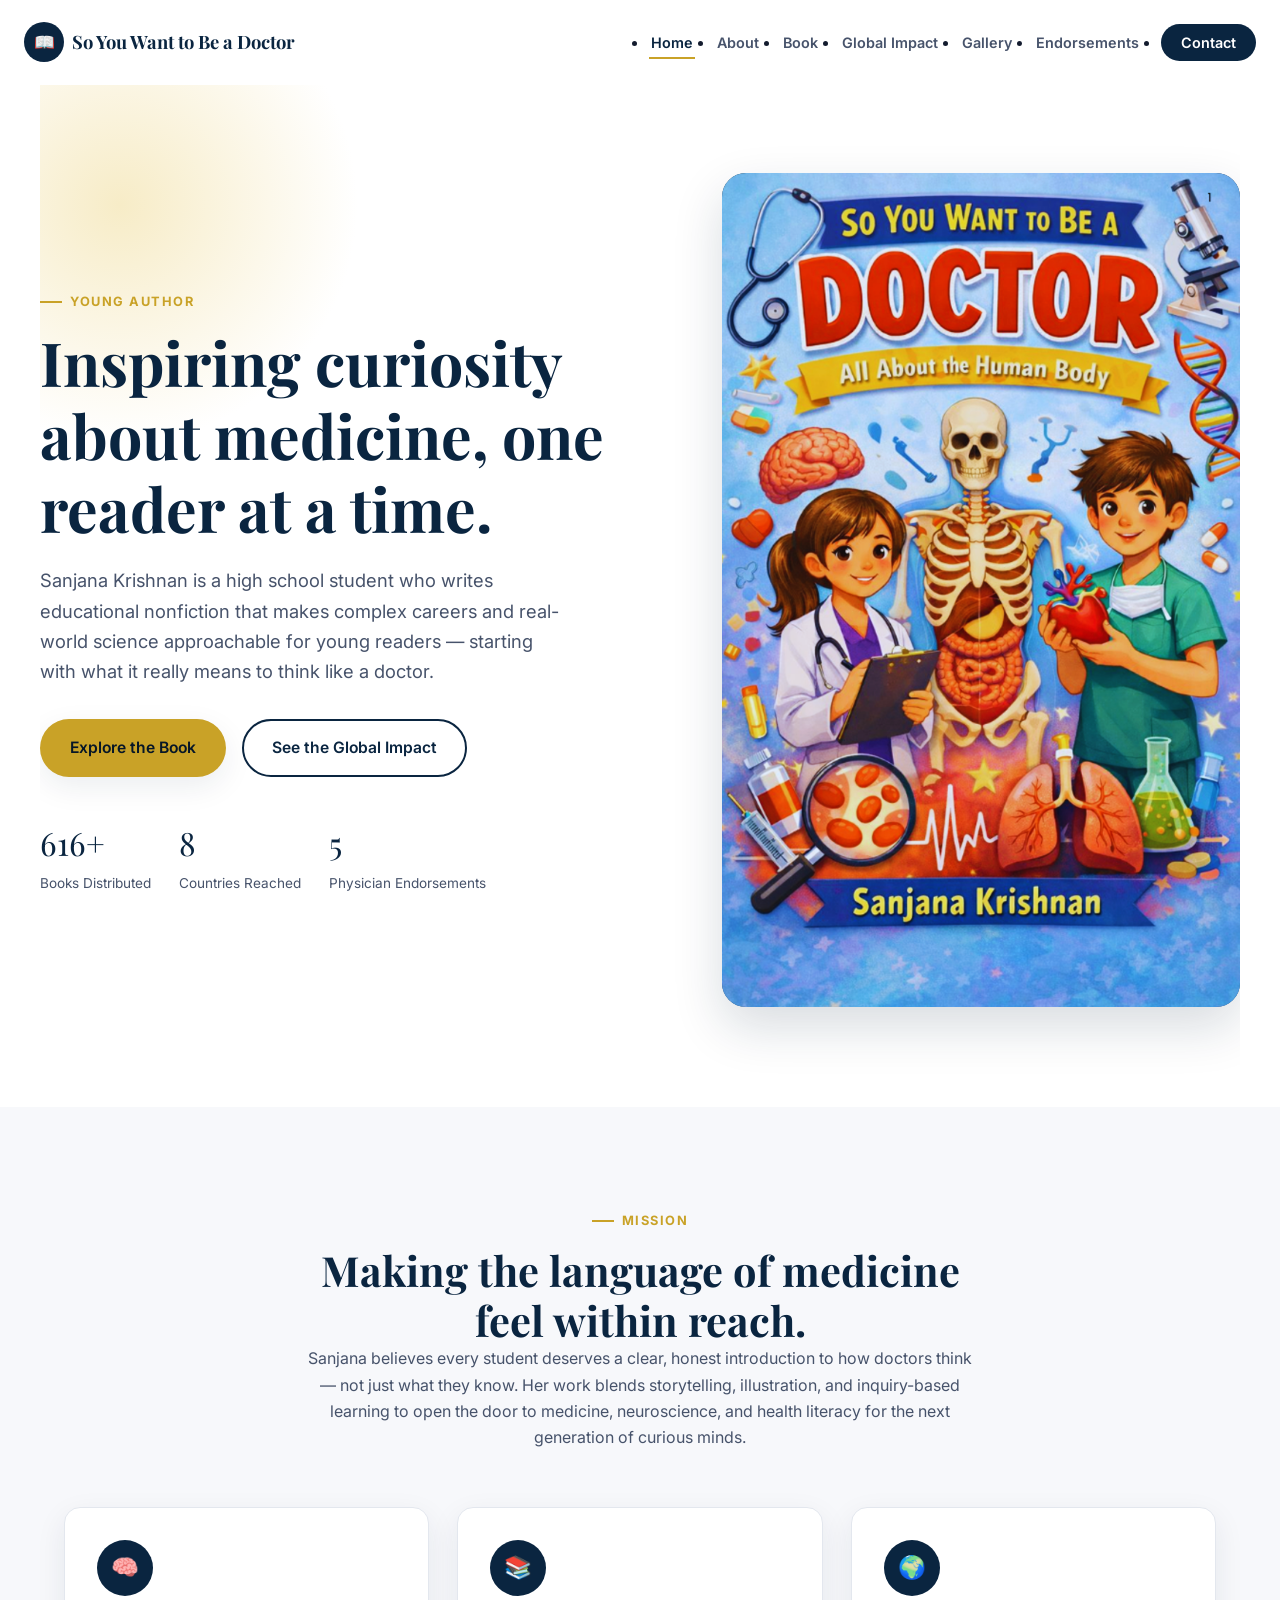
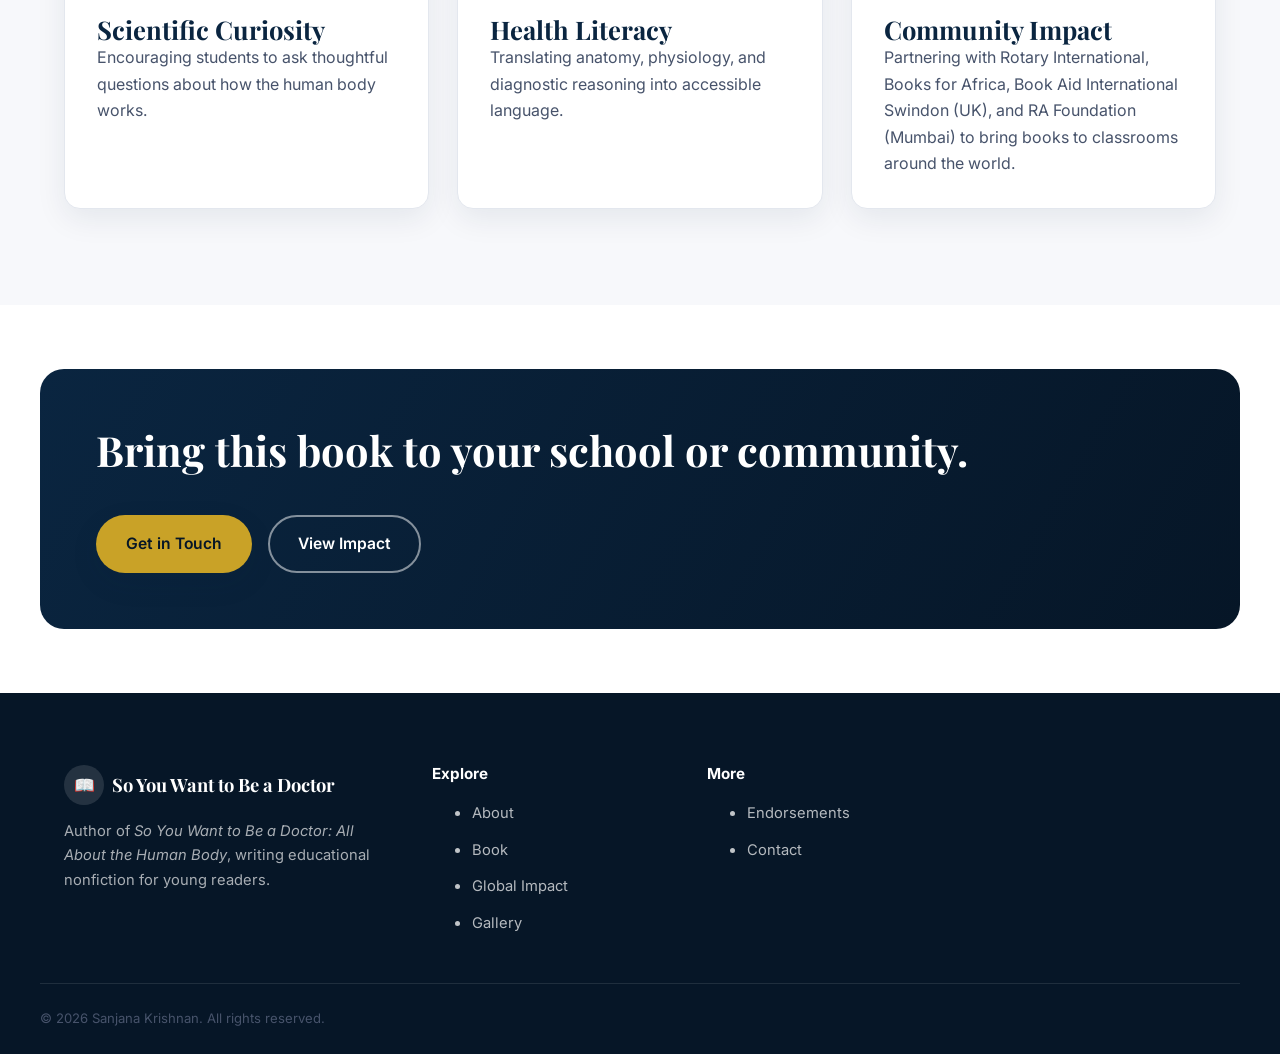
==== commit 1073eef8: "Update counts: total 586->616, India 380->410 (St Jude's 30 books)" ====
--- a/index.html
+++ b/index.html
@@ -11,7 +11,7 @@
   <!-- Open Graph -->
   <meta property="og:type" content="website" />
   <meta property="og:title" content="Sanjana Krishnan | Student Author" />
-  <meta property="og:description" content="A young educational author inspiring curiosity about medicine — one book, 586+ copies, and 8 countries at a time." />
+  <meta property="og:description" content="A young educational author inspiring curiosity about medicine — one book, 616+ copies, and 8 countries at a time." />
   <meta property="og:image" content="assets/images/book/book_cover.png" />
   <meta property="og:url" content="index.html" />
   <meta name="twitter:card" content="summary_large_image" />
@@ -77,7 +77,7 @@
         </div>
         <div class="hero-stats">
           <div>
-            <span class="hero-stat-num"><span data-counter="586">0</span>+</span>
+            <span class="hero-stat-num"><span data-counter="616">0</span>+</span>
             <span class="hero-stat-label">Books Distributed</span>
           </div>
           <div>
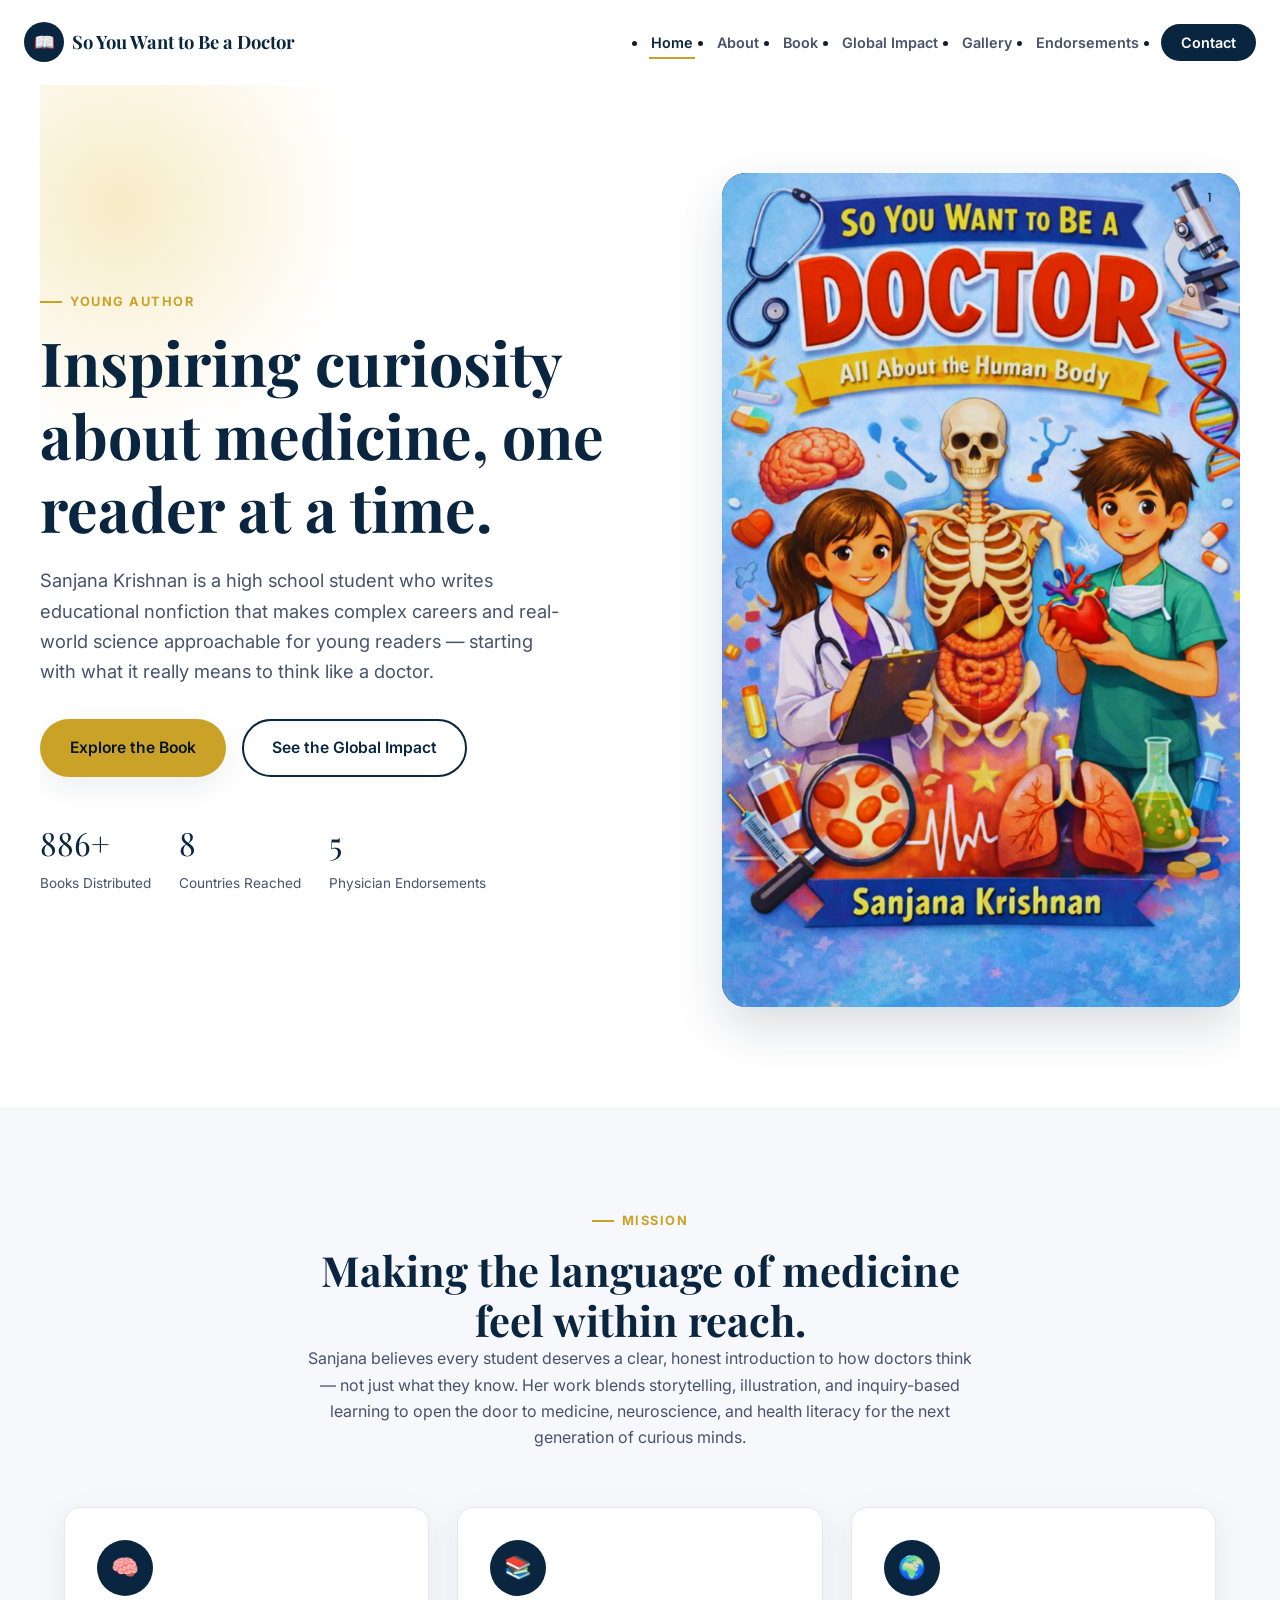
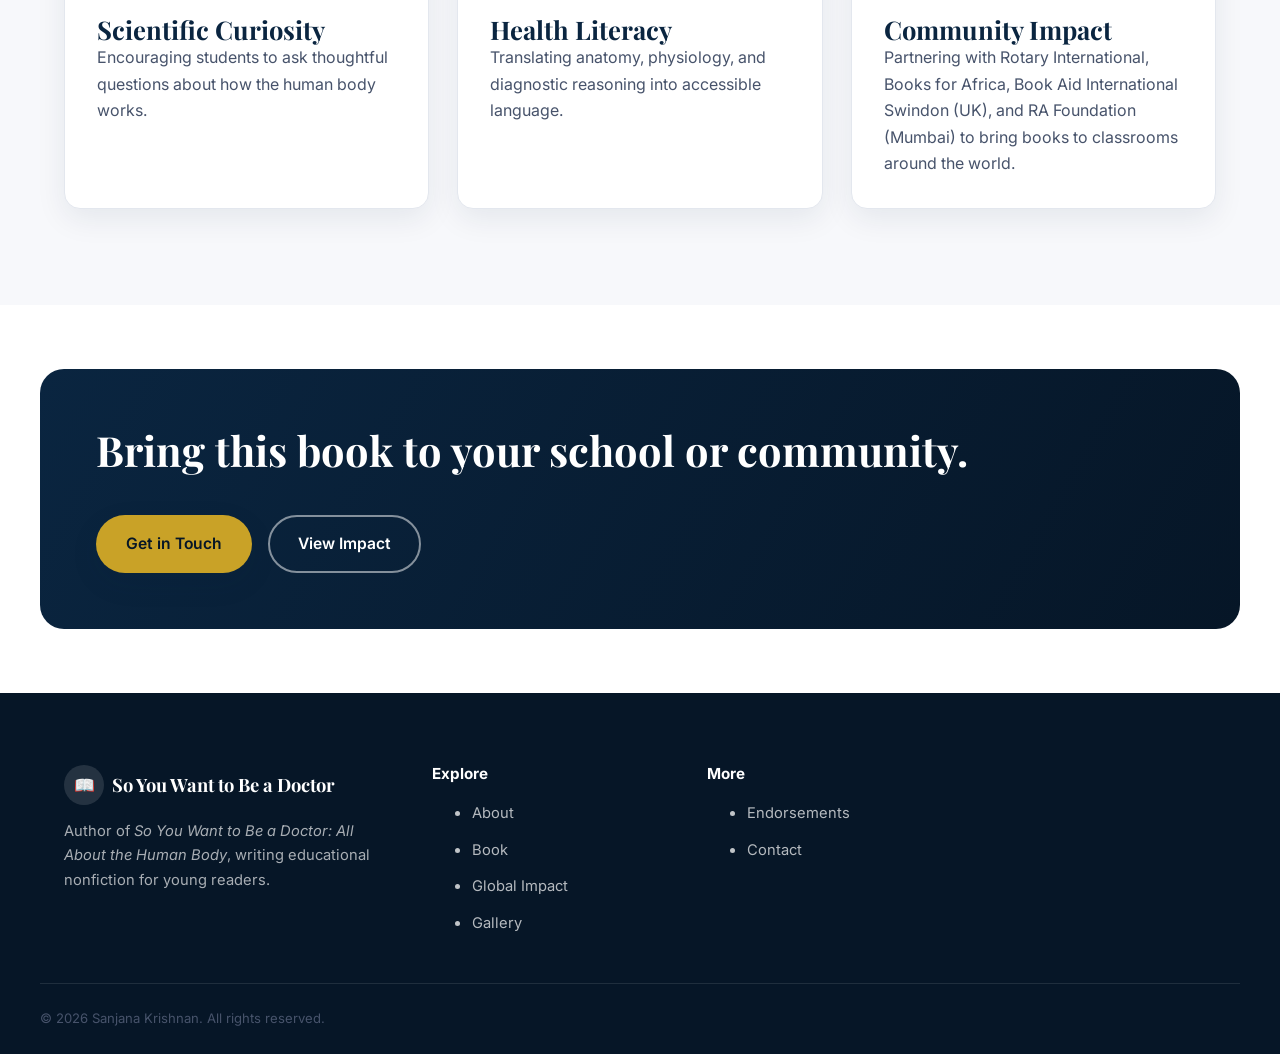
==== commit f235130c: "Update counts to 886/680; add VMS Kolkata endorsement; add Sept 2026 timeline entry" ====
--- a/index.html
+++ b/index.html
@@ -11,7 +11,7 @@
   <!-- Open Graph -->
   <meta property="og:type" content="website" />
   <meta property="og:title" content="Sanjana Krishnan | Student Author" />
-  <meta property="og:description" content="A young educational author inspiring curiosity about medicine — one book, 616+ copies, and 8 countries at a time." />
+  <meta property="og:description" content="A young educational author inspiring curiosity about medicine — one book, 886+ copies, and 8 countries at a time." />
   <meta property="og:image" content="assets/images/book/book_cover.png" />
   <meta property="og:url" content="index.html" />
   <meta name="twitter:card" content="summary_large_image" />
@@ -77,7 +77,7 @@
         </div>
         <div class="hero-stats">
           <div>
-            <span class="hero-stat-num"><span data-counter="616">0</span>+</span>
+            <span class="hero-stat-num"><span data-counter="886">0</span>+</span>
             <span class="hero-stat-label">Books Distributed</span>
           </div>
           <div>
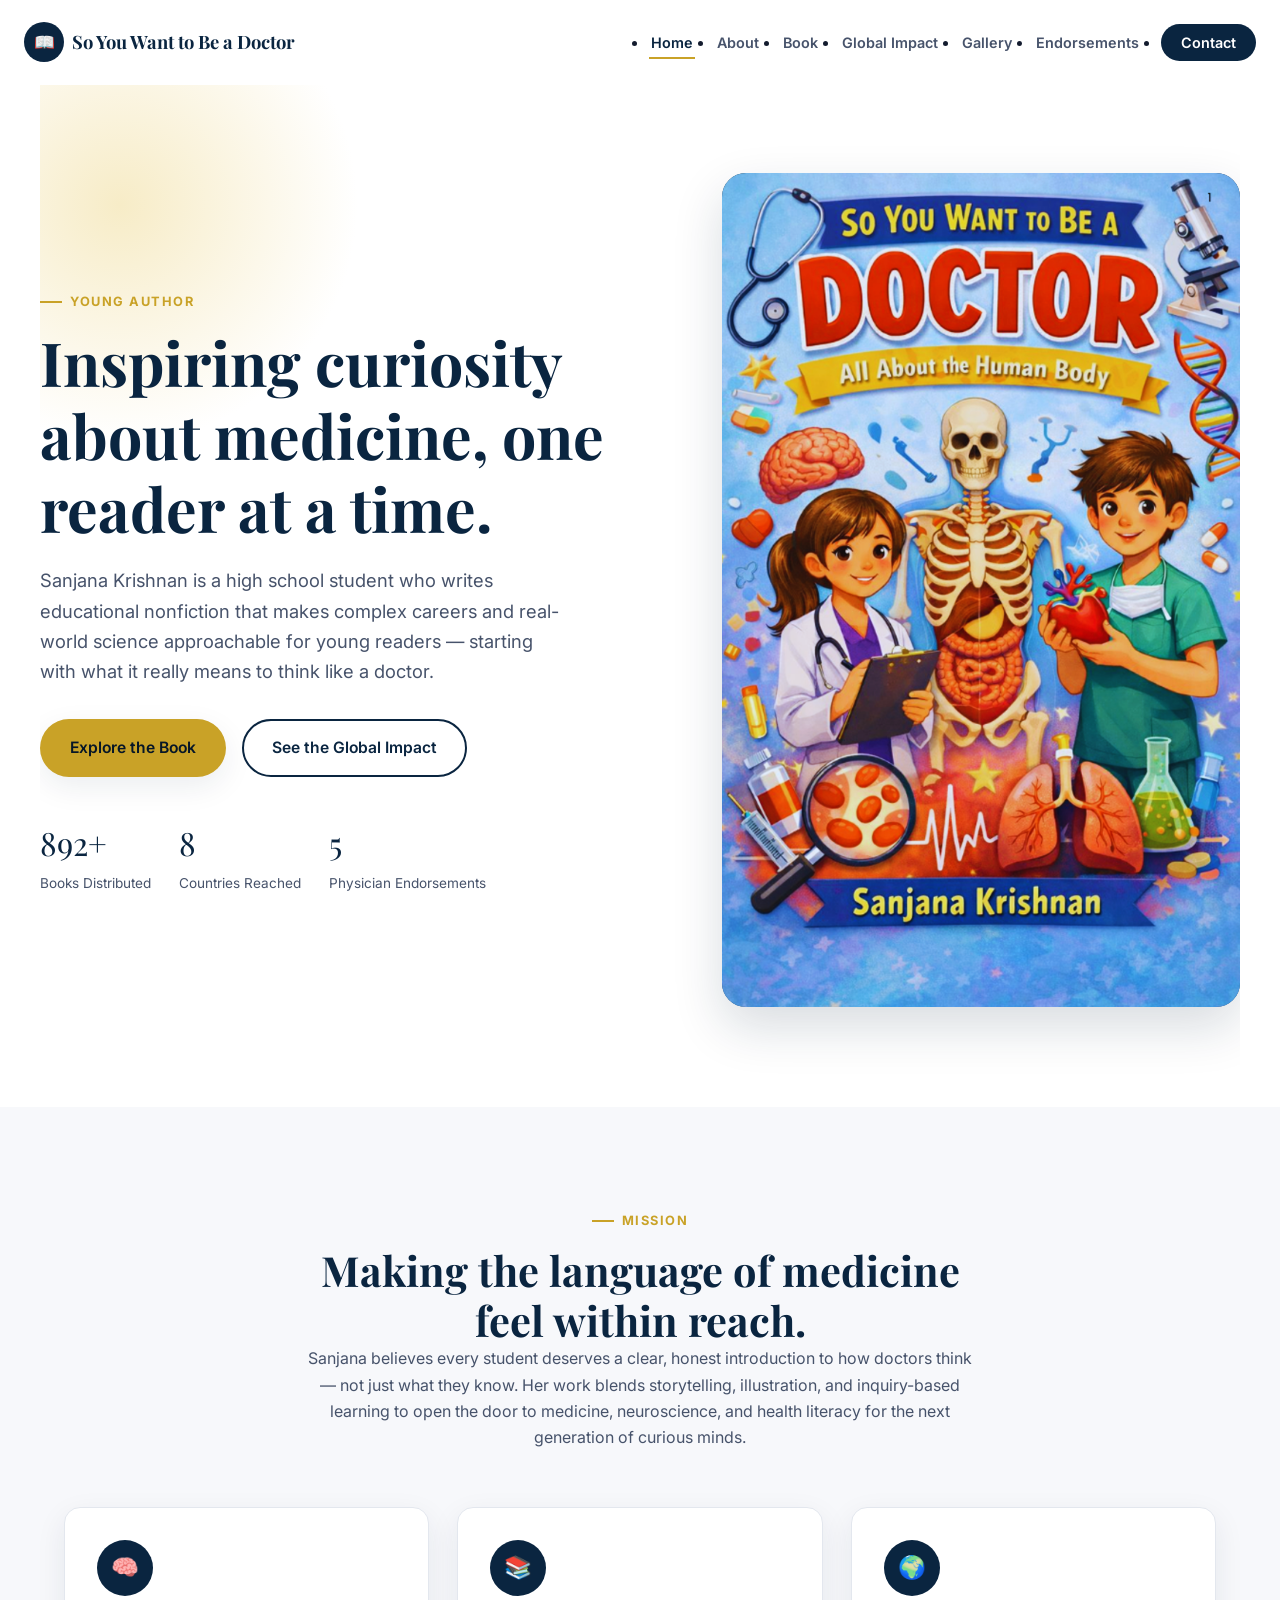
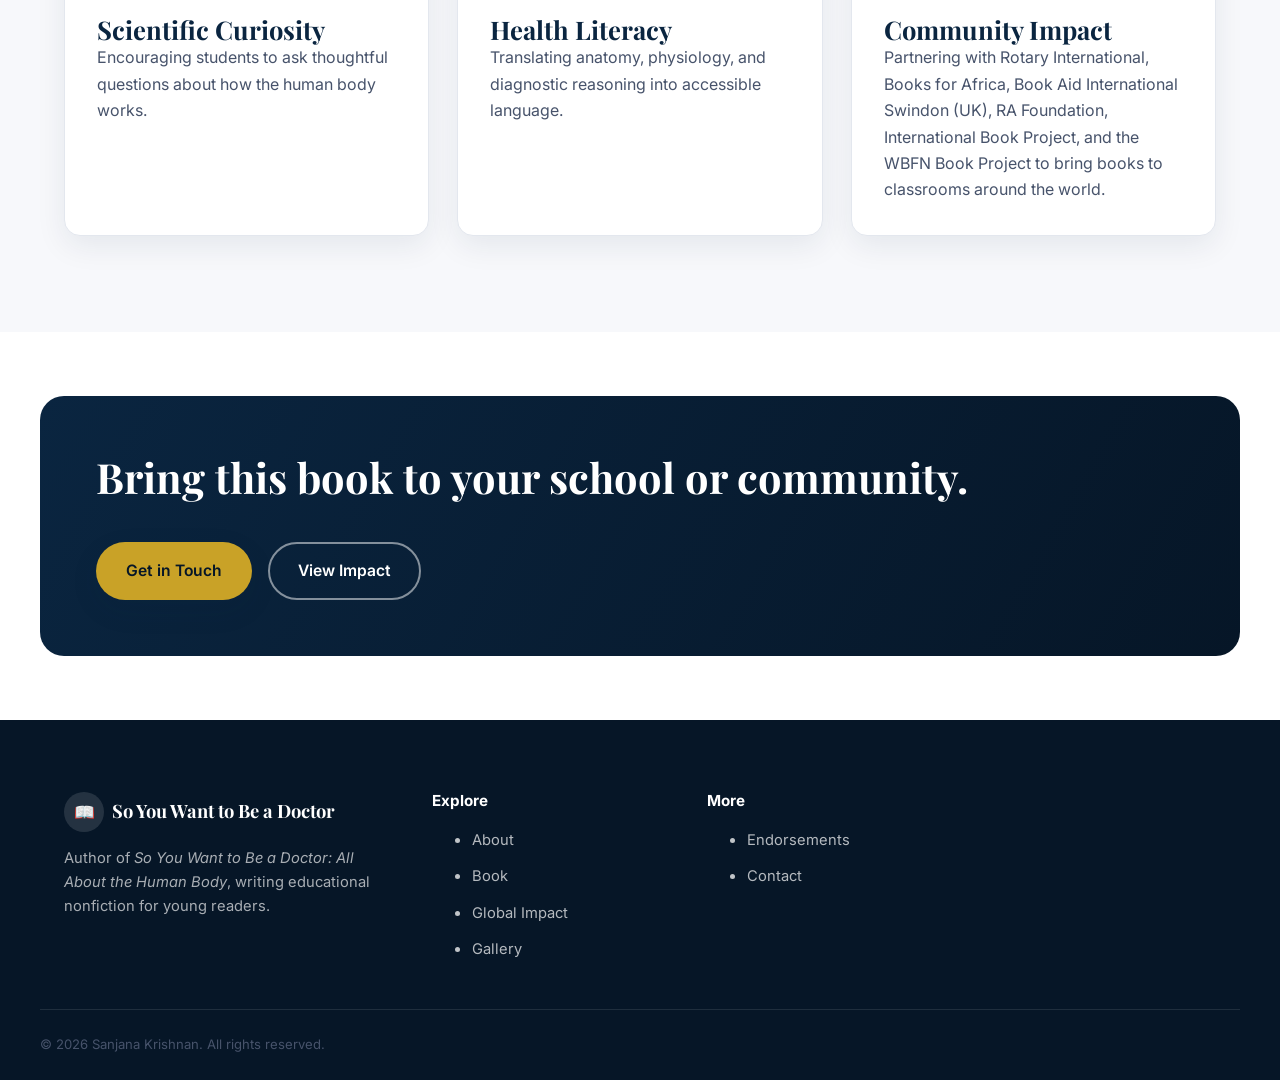
==== commit beba9238: "Add International Book Project and WBFN Book Project: logos, partner text, counts 892/US 46" ====
--- a/index.html
+++ b/index.html
@@ -11,7 +11,7 @@
   <!-- Open Graph -->
   <meta property="og:type" content="website" />
   <meta property="og:title" content="Sanjana Krishnan | Student Author" />
-  <meta property="og:description" content="A young educational author inspiring curiosity about medicine — one book, 886+ copies, and 8 countries at a time." />
+  <meta property="og:description" content="A young educational author inspiring curiosity about medicine — one book, 892+ copies, and 8 countries at a time." />
   <meta property="og:image" content="assets/images/book/book_cover.png" />
   <meta property="og:url" content="index.html" />
   <meta name="twitter:card" content="summary_large_image" />
@@ -77,7 +77,7 @@
         </div>
         <div class="hero-stats">
           <div>
-            <span class="hero-stat-num"><span data-counter="886">0</span>+</span>
+            <span class="hero-stat-num"><span data-counter="892">0</span>+</span>
             <span class="hero-stat-label">Books Distributed</span>
           </div>
           <div>
@@ -121,7 +121,7 @@
         <div class="card reveal reveal-delay-2">
           <div class="icon-badge">🌍</div>
           <h3>Community Impact</h3>
-          <p>Partnering with Rotary International, Books for Africa, Book Aid International Swindon (UK), and RA Foundation (Mumbai) to bring books to classrooms around the world.</p>
+          <p>Partnering with Rotary International, Books for Africa, Book Aid International Swindon (UK), RA Foundation, International Book Project, and the WBFN Book Project to bring books to classrooms around the world.</p>
         </div>
       </div>
     </section>
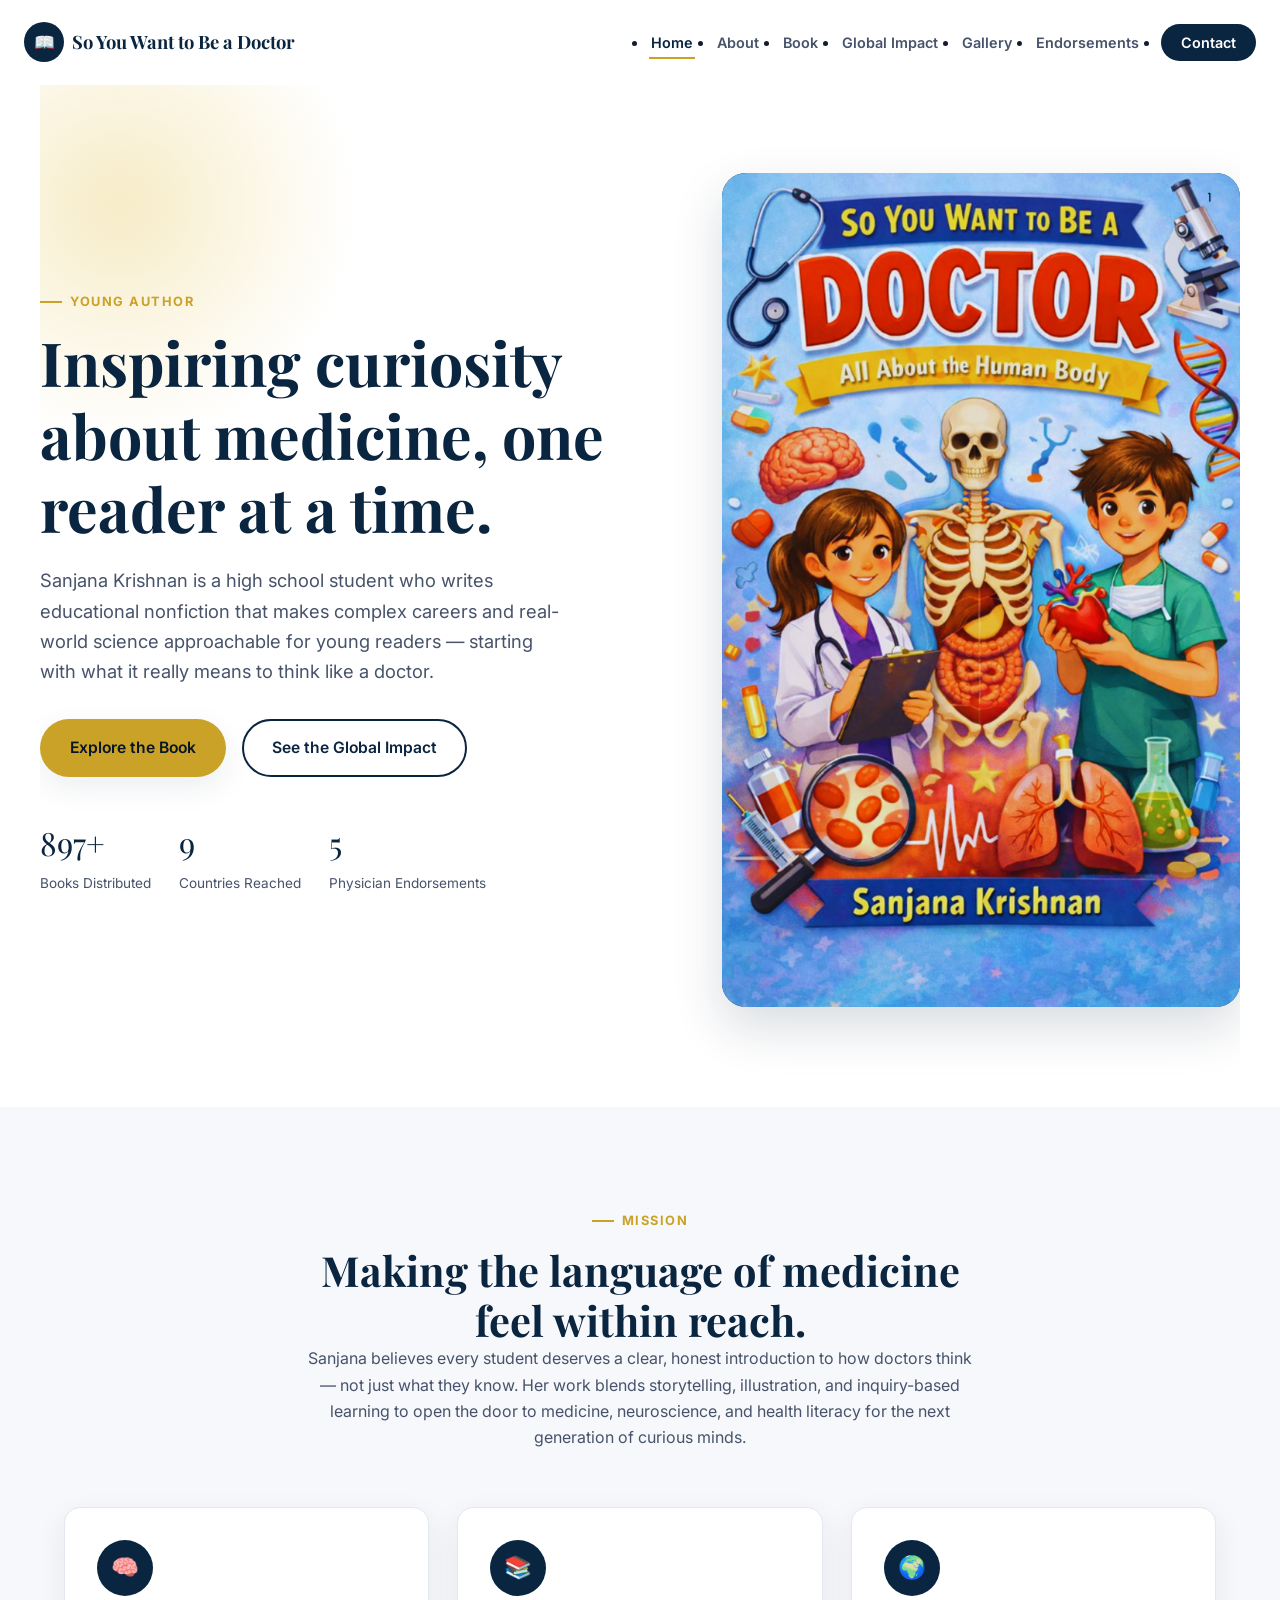
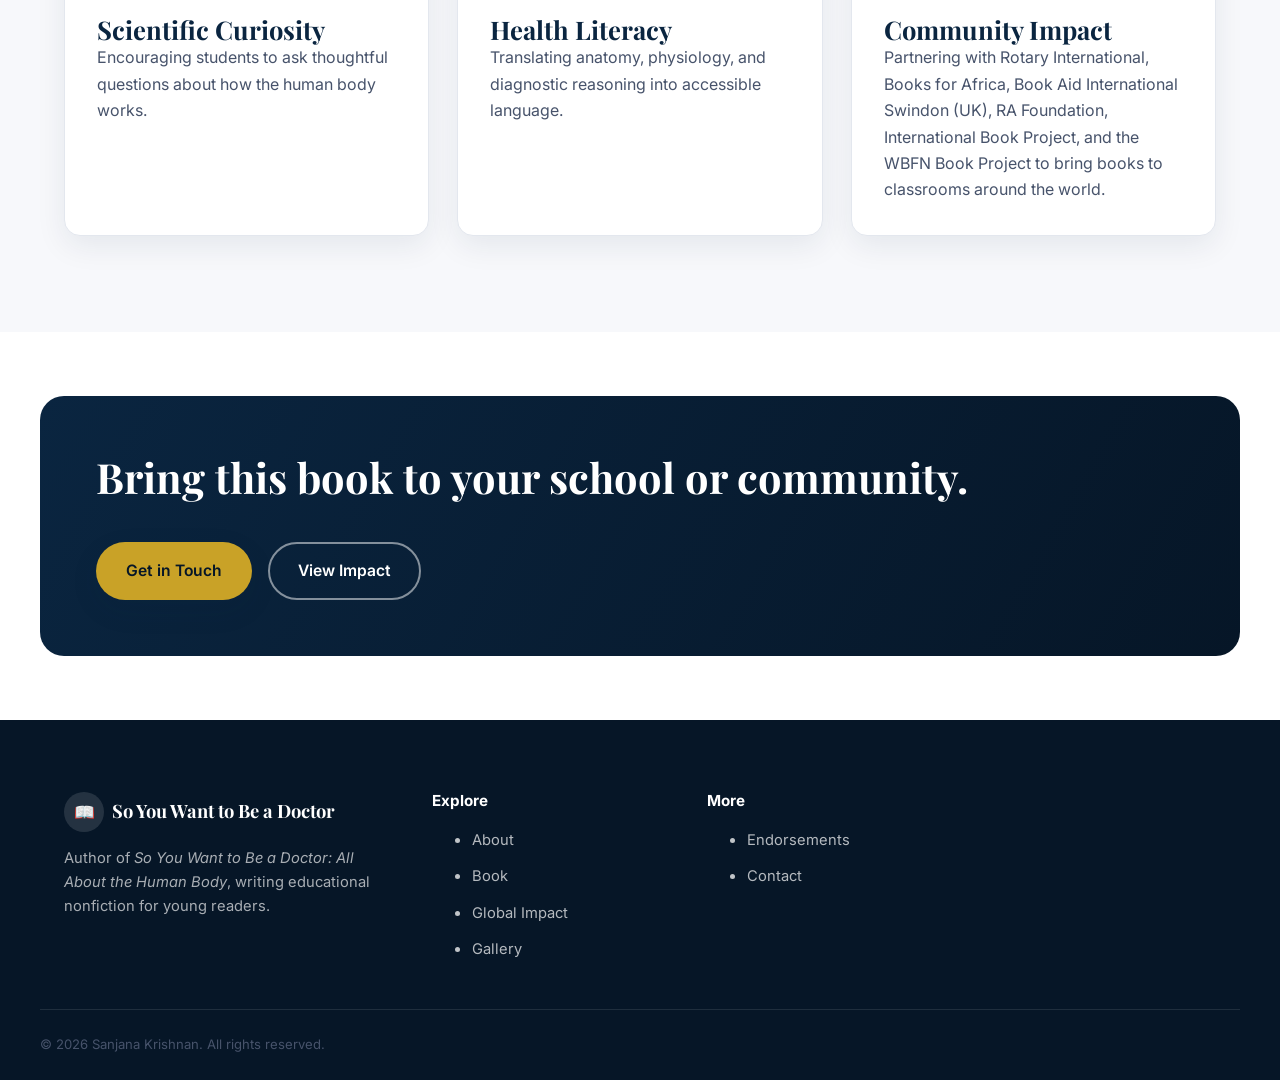
==== commit 55f90c15: "Add Australia: country card, map highlight, counts 897/9 countries" ====
--- a/index.html
+++ b/index.html
@@ -11,7 +11,7 @@
   <!-- Open Graph -->
   <meta property="og:type" content="website" />
   <meta property="og:title" content="Sanjana Krishnan | Student Author" />
-  <meta property="og:description" content="A young educational author inspiring curiosity about medicine — one book, 892+ copies, and 8 countries at a time." />
+  <meta property="og:description" content="A young educational author inspiring curiosity about medicine — one book, 897+ copies, and 9 countries at a time." />
   <meta property="og:image" content="assets/images/book/book_cover.png" />
   <meta property="og:url" content="index.html" />
   <meta name="twitter:card" content="summary_large_image" />
@@ -77,11 +77,11 @@
         </div>
         <div class="hero-stats">
           <div>
-            <span class="hero-stat-num"><span data-counter="892">0</span>+</span>
+            <span class="hero-stat-num"><span data-counter="897">0</span>+</span>
             <span class="hero-stat-label">Books Distributed</span>
           </div>
           <div>
-            <span class="hero-stat-num"><span data-counter="8">0</span></span>
+            <span class="hero-stat-num"><span data-counter="9">0</span></span>
             <span class="hero-stat-label">Countries Reached</span>
           </div>
           <div>
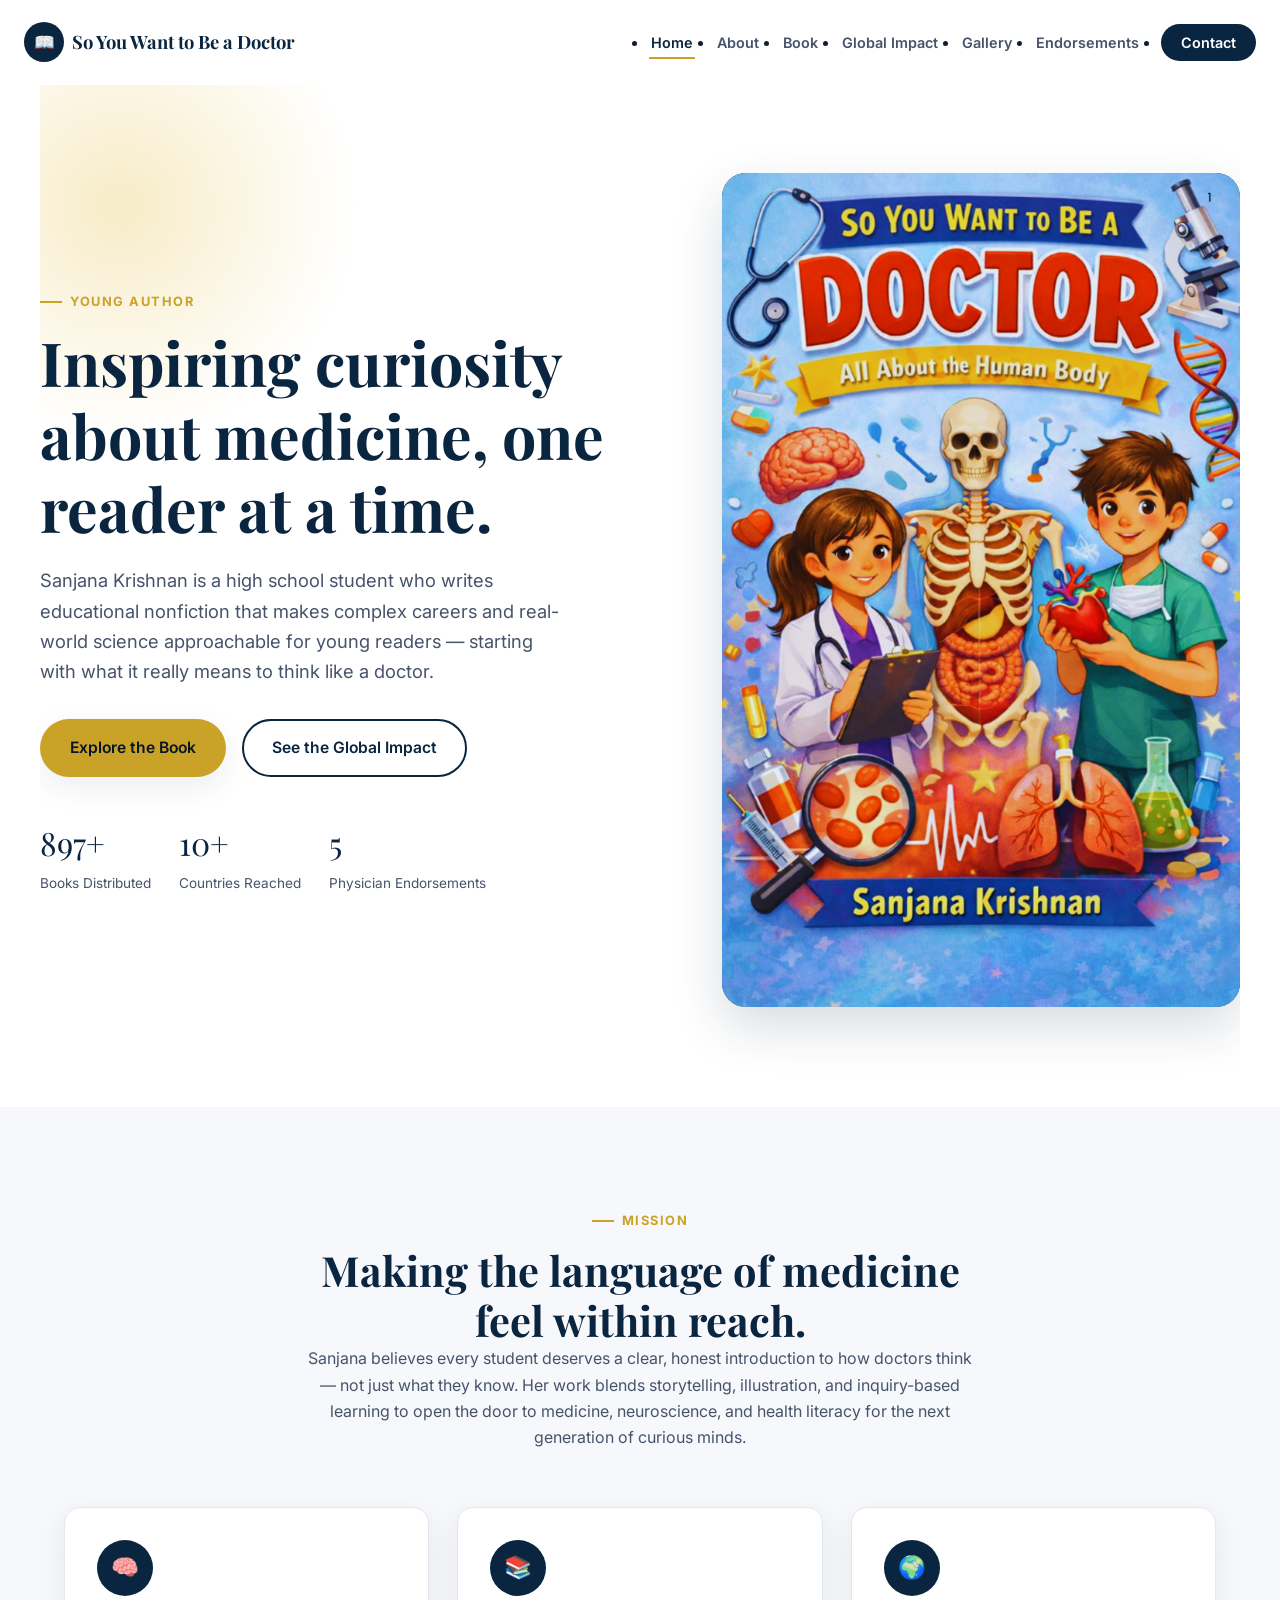
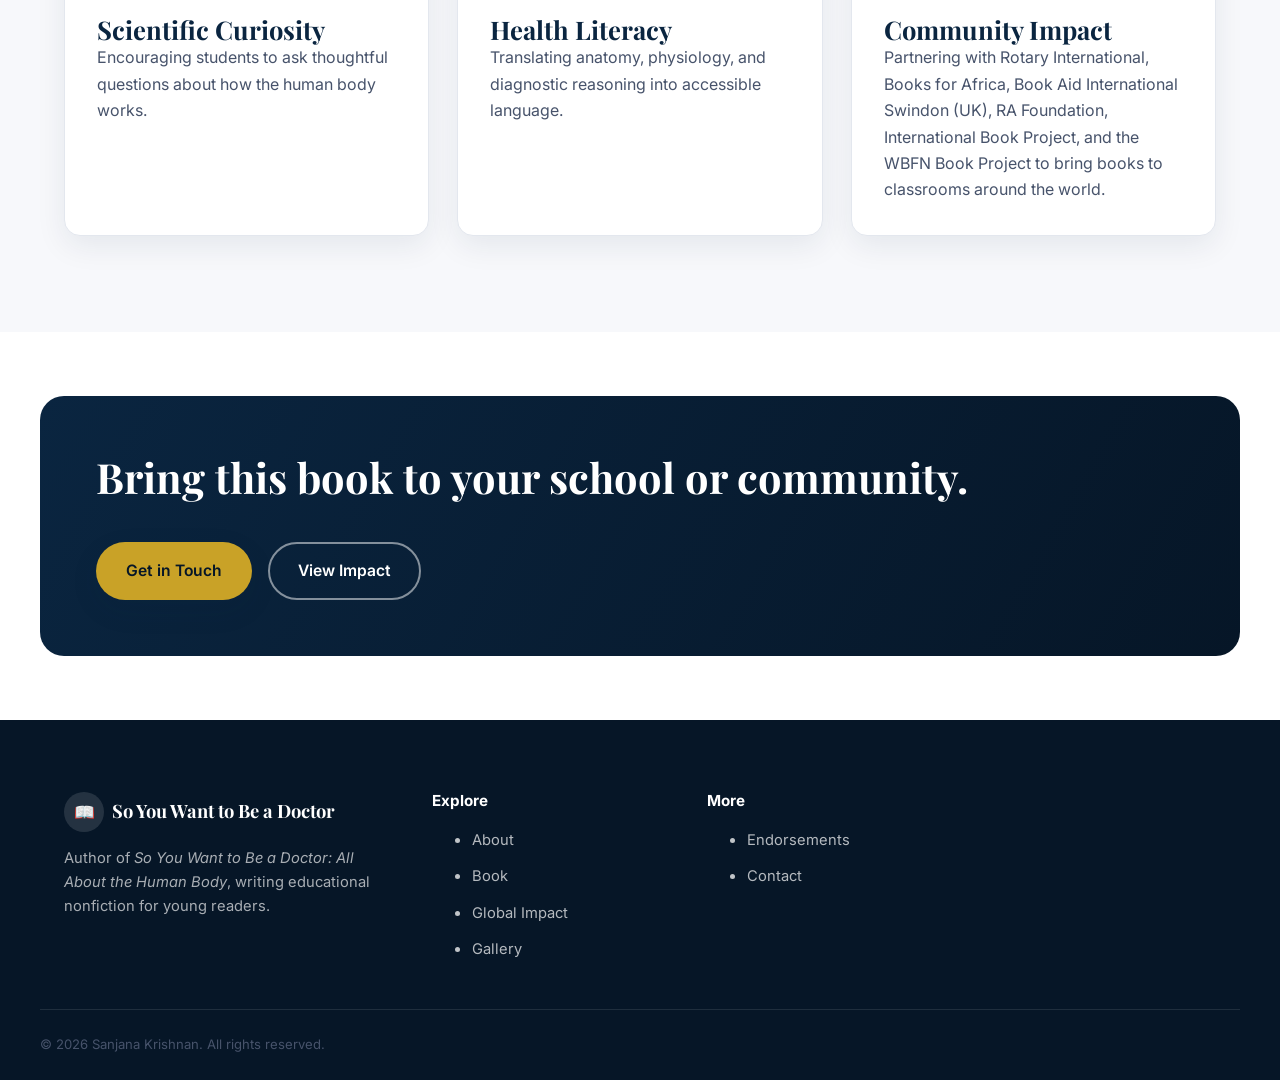
==== commit 8312037a: "Update country count to 10+ across all pages" ====
--- a/index.html
+++ b/index.html
@@ -11,7 +11,7 @@
   <!-- Open Graph -->
   <meta property="og:type" content="website" />
   <meta property="og:title" content="Sanjana Krishnan | Student Author" />
-  <meta property="og:description" content="A young educational author inspiring curiosity about medicine — one book, 897+ copies, and 9 countries at a time." />
+  <meta property="og:description" content="A young educational author inspiring curiosity about medicine — one book, 897+ copies, and 10+ countries at a time." />
   <meta property="og:image" content="assets/images/book/book_cover.png" />
   <meta property="og:url" content="index.html" />
   <meta name="twitter:card" content="summary_large_image" />
@@ -81,7 +81,7 @@
             <span class="hero-stat-label">Books Distributed</span>
           </div>
           <div>
-            <span class="hero-stat-num"><span data-counter="9">0</span></span>
+            <span class="hero-stat-num"><span data-counter="10">0</span>+</span>
             <span class="hero-stat-label">Countries Reached</span>
           </div>
           <div>
